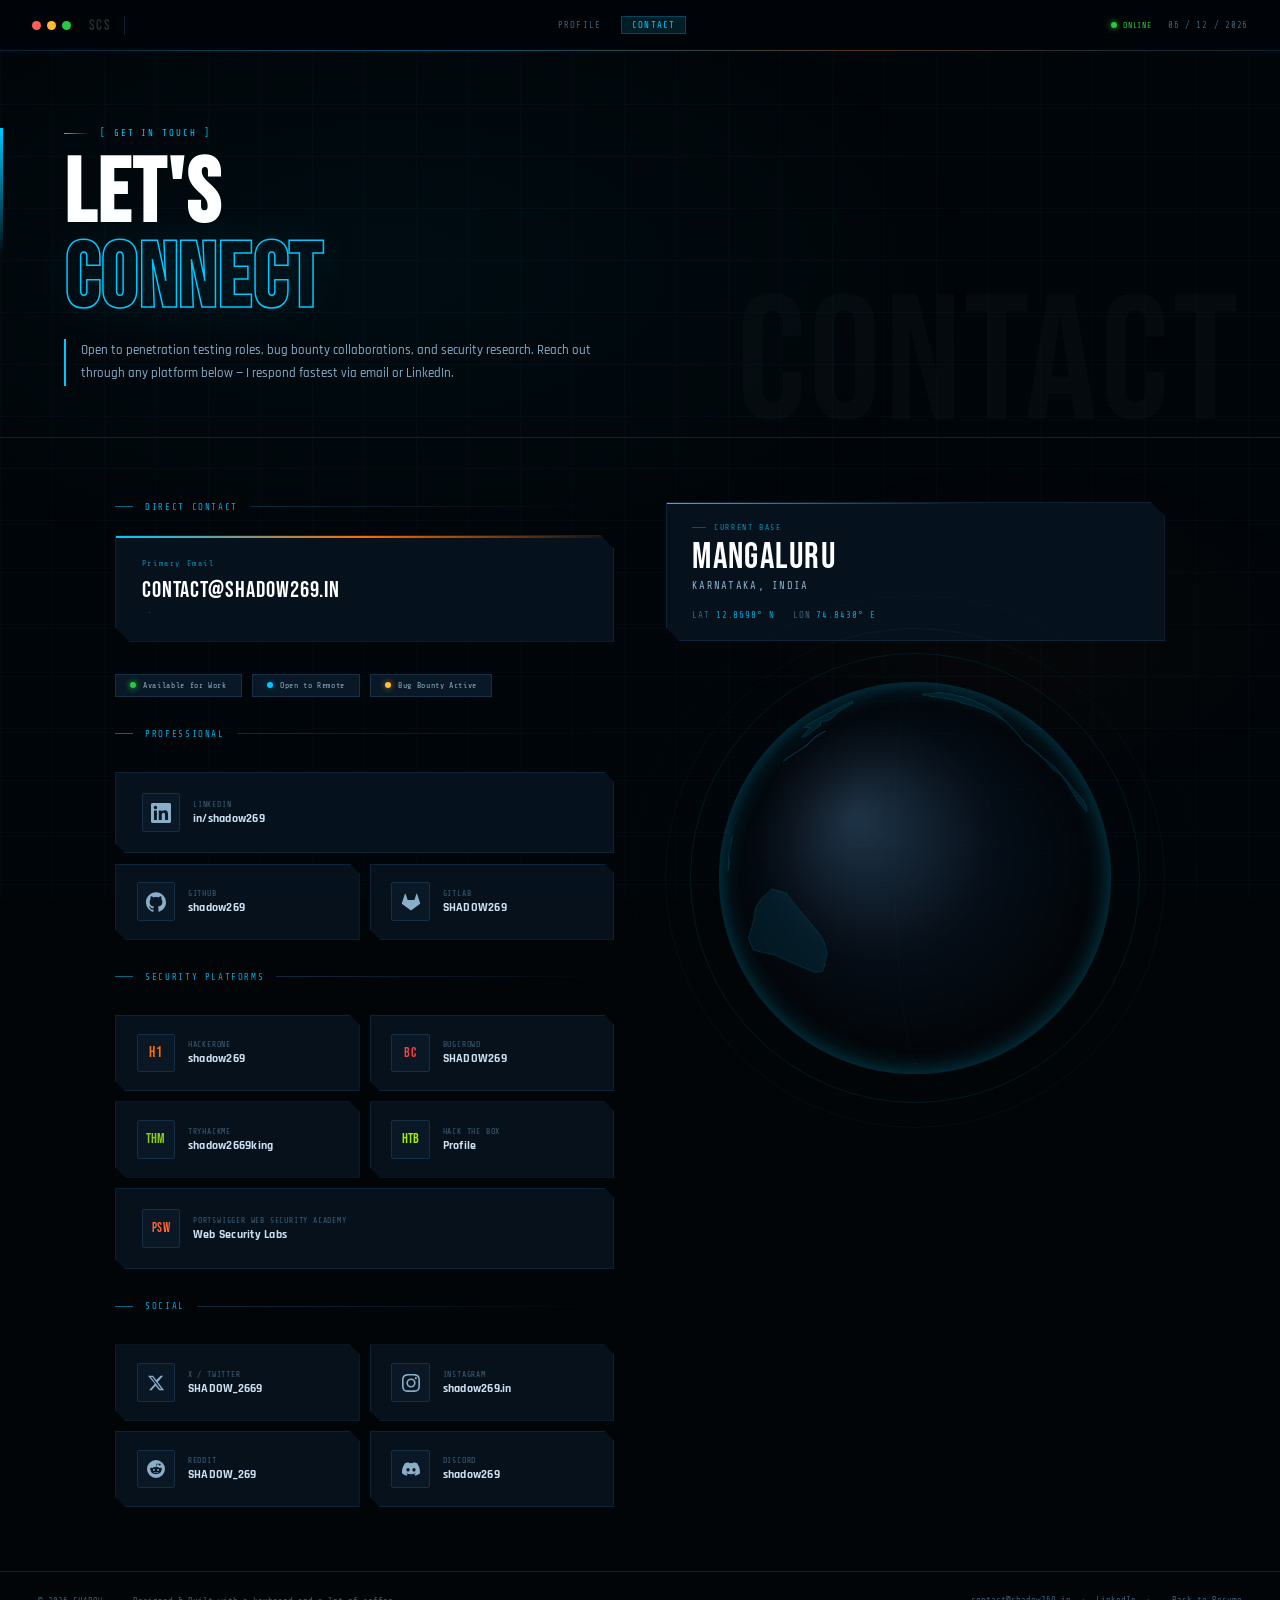
==== contact/index.html @ f1b15bb6 "PORTFOLIO" ====
<!DOCTYPE html>
<html lang="en">
<head>
<meta charset="UTF-8">
<meta name="viewport" content="width=device-width, initial-scale=1.0">
<title>Contact — Sakshith C Shetty</title>
<link href="https://fonts.googleapis.com/css2?family=Rajdhani:wght@400;500;600;700&family=Share+Tech+Mono&family=Bebas+Neue&display=swap" rel="stylesheet">
<link rel="shortcut icon" href="https://avatars.githubusercontent.com/u/197274423?v=4" type="image/x-icon">
<link rel="stylesheet" href="contact.css">
<script src="contact.js" defer></script>
</head>
<body>

<!-- NAV -->
<nav>
  <div style="display:flex;align-items:center;gap:clamp(10px,1.4vw,22px)">
    <div class="nav-dots">
      <div class="dot dot-r"></div>
      <div class="dot dot-y"></div>
      <div class="dot dot-g"></div>
    </div>
    <a href="/" class="nav-logo">SCS</a>
  </div>
  <div class="nav-mid">
    <div class="nav-links">
      <a href="/">PROFILE</a>
      <a href="/contact" class="nav-contact active">CONTACT</a>
    </div>
  </div>
  <div class="nav-right">
    <div class="nav-status">ONLINE</div>
    <div class="nav-date" id="nav-date"></div>
  </div>
</nav>

<!-- PAGE HEADER -->
<div class="page-header">
  <div class="page-bg-text">CONTACT</div>
  <div class="page-tag fade-up d1">[ Get In Touch ]</div>
  <h1 class="page-title fade-up d2">LET'S<br><span class="accent">CONNECT</span></h1>
  <p class="page-desc fade-up d3">
    Open to penetration testing roles, bug bounty collaborations, and security research. Reach out through any platform below — I respond fastest via email or LinkedIn.
  </p>
</div>

<!-- MAIN GRID -->
<main>

  <!-- ═══ LEFT: CONTACT CARDS ═══ -->
  <div class="contact-col">

    <!-- Direct contact -->
    <div class="fade-up d1">
      <div class="sec-label">Direct Contact</div>
      <div class="direct-card">
        <div class="direct-label">Primary Email</div>
        <a class="direct-value" href="mailto:contact@shadow269.in">contact@shadow269.in</a>
        <div class="direct-sub"><!--+91 9008144809--> &nbsp;·&nbsp; <!--Mangaluru, India--></div>
      </div>
    </div>

    <!-- Availability -->
    <div class="fade-up d2">
      <div class="avail-row">
        <div class="avail-badge"><span class="avail-dot green"></span>Available for Work</div>
        <div class="avail-badge"><span class="avail-dot cyan"></span>Open to Remote</div>
        <div class="avail-badge"><span class="avail-dot amber"></span>Bug Bounty Active</div>
      </div>
    </div>

    <!-- Professional networks -->
    <div class="category-group fade-up d2">
      <div class="sec-label">Professional</div>
      <div class="contact-grid">

        <a href="https://www.linkedin.com/in/shadow269/" target="_blank" rel="noopener" class="contact-card featured">
          <div class="card-icon-wrap">
            <div class="card-icon">
              <svg width="20" height="20" viewBox="0 0 24 24" fill="currentColor"><path d="M20.447 20.452h-3.554v-5.569c0-1.328-.027-3.037-1.852-3.037-1.853 0-2.136 1.445-2.136 2.939v5.667H9.351V9h3.414v1.561h.046c.477-.9 1.637-1.85 3.37-1.85 3.601 0 4.267 2.37 4.267 5.455v6.286zM5.337 7.433a2.062 2.062 0 01-2.063-2.065 2.064 2.064 0 112.063 2.065zm1.782 13.019H3.555V9h3.564v11.452zM22.225 0H1.771C.792 0 0 .774 0 1.729v20.542C0 23.227.792 24 1.771 24h20.451C23.2 24 24 23.227 24 22.271V1.729C24 .774 23.2 0 22.222 0h.003z"/></svg>
            </div>
          </div>
          <div class="card-body">
            <div class="card-platform">LinkedIn</div>
            <div class="card-handle">in/shadow269</div>
          </div>
          <div class="card-arrow">→</div>
        </a>

        <a href="https://github.com/shadow269" target="_blank" rel="noopener" class="contact-card">
          <div class="card-icon-wrap">
            <div class="card-icon">
              <svg width="20" height="20" viewBox="0 0 24 24" fill="currentColor"><path d="M12 .297c-6.63 0-12 5.373-12 12 0 5.303 3.438 9.8 8.205 11.385.6.113.82-.258.82-.577 0-.285-.01-1.04-.015-2.04-3.338.724-4.042-1.61-4.042-1.61C4.422 18.07 3.633 17.7 3.633 17.7c-1.087-.744.084-.729.084-.729 1.205.084 1.838 1.236 1.838 1.236 1.07 1.835 2.809 1.305 3.495.998.108-.776.417-1.305.76-1.605-2.665-.3-5.466-1.332-5.466-5.93 0-1.31.465-2.38 1.235-3.22-.135-.303-.54-1.523.105-3.176 0 0 1.005-.322 3.3 1.23.96-.267 1.98-.399 3-.405 1.02.006 2.04.138 3 .405 2.28-1.552 3.285-1.23 3.285-1.23.645 1.653.24 2.873.12 3.176.765.84 1.23 1.91 1.23 3.22 0 4.61-2.805 5.625-5.475 5.92.42.36.81 1.096.81 2.22 0 1.606-.015 2.896-.015 3.286 0 .315.21.69.825.57C20.565 22.092 24 17.592 24 12.297c0-6.627-5.373-12-12-12"/></svg>
            </div>
          </div>
          <div class="card-body">
            <div class="card-platform">GitHub</div>
            <div class="card-handle">shadow269</div>
          </div>
          <div class="card-arrow">→</div>
        </a>

        <a href="https://gitlab.com/SHADOW269" target="_blank" rel="noopener" class="contact-card">
          <div class="card-icon-wrap">
            <div class="card-icon">
              <svg width="20" height="20" viewBox="0 0 24 24" fill="currentColor"><path d="M22.65 14.39L12 22.13 1.35 14.39a.84.84 0 01-.3-.94l1.22-3.78 2.44-7.51A.42.42 0 014.82 2a.43.43 0 01.58 0 .42.42 0 01.11.18l2.44 7.49h8.1l2.44-7.49a.42.42 0 01.11-.18.43.43 0 01.58 0 .42.42 0 01.11.18l2.44 7.51L23 13.45a.84.84 0 01-.35.94z"/></svg>
            </div>
          </div>
          <div class="card-body">
            <div class="card-platform">GitLab</div>
            <div class="card-handle">SHADOW269</div>
          </div>
          <div class="card-arrow">→</div>
        </a>

      </div>
    </div>

    <!-- Security Platforms -->
    <div class="category-group fade-up d3">
      <div class="sec-label">Security Platforms</div>
      <div class="contact-grid">

        <a href="https://hackerone.com/shadow269" target="_blank" rel="noopener" class="contact-card">
          <div class="card-icon-wrap">
            <div class="card-icon" style="font-family:var(--display);font-size:clamp(13px,1.2vw,18px);letter-spacing:.05em;color:var(--orange)">H1</div>
          </div>
          <div class="card-body">
            <div class="card-platform">HackerOne</div>
            <div class="card-handle">shadow269</div>
          </div>
          <div class="card-arrow">→</div>
        </a>

        <a href="https://bugcrowd.com/h/SHADOW269" target="_blank" rel="noopener" class="contact-card">
          <div class="card-icon-wrap">
            <div class="card-icon" style="font-family:var(--display);font-size:clamp(12px,1.1vw,17px);letter-spacing:.05em;color:#e8423f">BC</div>
          </div>
          <div class="card-body">
            <div class="card-platform">Bugcrowd</div>
            <div class="card-handle">SHADOW269</div>
          </div>
          <div class="card-arrow">→</div>
        </a>

        <a href="https://tryhackme.com/p/shadow2669king" target="_blank" rel="noopener" class="contact-card">
          <div class="card-icon-wrap">
            <div class="card-icon" style="font-family:var(--display);font-size:clamp(12px,1.1vw,17px);letter-spacing:.02em;color:#88cc14">THM</div>
          </div>
          <div class="card-body">
            <div class="card-platform">TryHackMe</div>
            <div class="card-handle">shadow2669king</div>
          </div>
          <div class="card-arrow">→</div>
        </a>

        <a href="https://profile.hackthebox.com/profile/019d3997-02bd-710e-835a-b7fe7da90556" target="_blank" rel="noopener" class="contact-card">
          <div class="card-icon-wrap">
            <div class="card-icon" style="font-family:var(--display);font-size:clamp(12px,1.1vw,17px);letter-spacing:.02em;color:#9fef00">HTB</div>
          </div>
          <div class="card-body">
            <div class="card-platform">Hack The Box</div>
            <div class="card-handle">Profile</div>
          </div>
          <div class="card-arrow">→</div>
        </a>

        <a href="https://portswigger.net/web-security" target="_blank" rel="noopener" class="contact-card featured">
          <div class="card-icon-wrap">
            <div class="card-icon" style="font-family:var(--display);font-size:clamp(11px,1vw,16px);letter-spacing:.02em;color:#ff6633">PSW</div>
          </div>
          <div class="card-body">
            <div class="card-platform">PortSwigger Web Security Academy</div>
            <div class="card-handle">Web Security Labs</div>
          </div>
          <div class="card-arrow">→</div>
        </a>

      </div>
    </div>

    <!-- Social -->
    <div class="category-group fade-up d4">
      <div class="sec-label">Social</div>
      <div class="contact-grid">

        <a href="https://x.com/SHADOW_2669" target="_blank" rel="noopener" class="contact-card">
          <div class="card-icon-wrap">
            <div class="card-icon">
              <svg width="18" height="18" viewBox="0 0 24 24" fill="currentColor"><path d="M18.244 2.25h3.308l-7.227 8.26 8.502 11.24H16.17l-4.714-6.231-5.401 6.231H2.744l7.737-8.843L1.254 2.25H8.08l4.253 5.622 5.91-5.622zm-1.161 17.52h1.833L7.084 4.126H5.117z"/></svg>
            </div>
          </div>
          <div class="card-body">
            <div class="card-platform">X / Twitter</div>
            <div class="card-handle">SHADOW_2669</div>
          </div>
          <div class="card-arrow">→</div>
        </a>

        <a href="https://www.instagram.com/shadow269.in/" target="_blank" rel="noopener" class="contact-card">
          <div class="card-icon-wrap">
            <div class="card-icon">
              <svg width="18" height="18" viewBox="0 0 24 24" fill="currentColor"><path d="M12 2.163c3.204 0 3.584.012 4.85.07 3.252.148 4.771 1.691 4.919 4.919.058 1.265.069 1.645.069 4.849 0 3.205-.012 3.584-.069 4.849-.149 3.225-1.664 4.771-4.919 4.919-1.266.058-1.644.07-4.85.07-3.204 0-3.584-.012-4.849-.07-3.26-.149-4.771-1.699-4.919-4.92-.058-1.265-.07-1.644-.07-4.849 0-3.204.013-3.583.07-4.849.149-3.227 1.664-4.771 4.919-4.919 1.266-.057 1.645-.069 4.849-.069zM12 0C8.741 0 8.333.014 7.053.072 2.695.272.273 2.69.073 7.052.014 8.333 0 8.741 0 12c0 3.259.014 3.668.072 4.948.2 4.358 2.618 6.78 6.98 6.98C8.333 23.986 8.741 24 12 24c3.259 0 3.668-.014 4.948-.072 4.354-.2 6.782-2.618 6.979-6.98.059-1.28.073-1.689.073-4.948 0-3.259-.014-3.667-.072-4.947-.196-4.354-2.617-6.78-6.979-6.98C15.668.014 15.259 0 12 0zm0 5.838a6.162 6.162 0 100 12.324 6.162 6.162 0 000-12.324zM12 16a4 4 0 110-8 4 4 0 010 8zm6.406-11.845a1.44 1.44 0 100 2.881 1.44 1.44 0 000-2.881z"/></svg>
            </div>
          </div>
          <div class="card-body">
            <div class="card-platform">Instagram</div>
            <div class="card-handle">shadow269.in</div>
          </div>
          <div class="card-arrow">→</div>
        </a>

        <a href="https://www.reddit.com/user/SHADOW_269/" target="_blank" rel="noopener" class="contact-card">
          <div class="card-icon-wrap">
            <div class="card-icon">
              <svg width="18" height="18" viewBox="0 0 24 24" fill="currentColor"><path d="M12 0A12 12 0 0 0 0 12a12 12 0 0 0 12 12 12 12 0 0 0 12-12A12 12 0 0 0 12 0zm5.01 4.744c.688 0 1.25.561 1.25 1.249a1.25 1.25 0 0 1-2.498.056l-2.597-.547-.8 3.747c1.824.07 3.48.632 4.674 1.488.308-.309.73-.491 1.207-.491.968 0 1.754.786 1.754 1.754 0 .716-.435 1.333-1.01 1.614a3.111 3.111 0 0 1 .042.52c0 2.694-3.13 4.87-7.004 4.87-3.874 0-7.004-2.176-7.004-4.87 0-.183.015-.366.043-.534A1.748 1.748 0 0 1 4.028 12c0-.968.786-1.754 1.754-1.754.463 0 .898.196 1.207.49 1.207-.883 2.878-1.43 4.744-1.487l.885-4.182a.342.342 0 0 1 .14-.197.35.35 0 0 1 .238-.042l2.906.617a1.214 1.214 0 0 1 1.108-.701zM9.25 12C8.561 12 8 12.562 8 13.25c0 .687.561 1.248 1.25 1.248.687 0 1.248-.561 1.248-1.249 0-.688-.561-1.249-1.249-1.249zm5.5 0c-.687 0-1.248.561-1.248 1.25 0 .687.561 1.248 1.249 1.248.688 0 1.249-.561 1.249-1.249 0-.687-.562-1.249-1.25-1.249zm-5.466 3.99a.327.327 0 0 0-.231.094.33.33 0 0 0 0 .463c.842.842 2.484.913 2.961.913.477 0 2.105-.056 2.961-.913a.361.361 0 0 0 .029-.463.33.33 0 0 0-.464 0c-.547.533-1.684.73-2.512.73-.828 0-1.979-.196-2.512-.73a.326.326 0 0 0-.232-.095z"/></svg>
            </div>
          </div>
          <div class="card-body">
            <div class="card-platform">Reddit</div>
            <div class="card-handle">SHADOW_269</div>
          </div>
          <div class="card-arrow">→</div>
        </a>

        <a href="https://discord.com/users/1051180323058237450" target="_blank" rel="noopener" class="contact-card">
          <div class="card-icon-wrap">
            <div class="card-icon">
              <svg width="18" height="18" viewBox="0 0 24 24" fill="currentColor"><path d="M20.317 4.492c-1.53-.69-3.17-1.2-4.885-1.49a.075.075 0 0 0-.079.036c-.21.369-.444.85-.608 1.23a18.566 18.566 0 0 0-5.487 0 12.36 12.36 0 0 0-.617-1.23A.077.077 0 0 0 8.562 3c-1.714.29-3.354.8-4.885 1.491a.07.07 0 0 0-.032.027C.533 9.093-.32 13.555.099 17.961a.08.08 0 0 0 .031.055 20.03 20.03 0 0 0 5.993 2.98.078.078 0 0 0 .084-.026c.462-.62.874-1.275 1.226-1.963.021-.04.001-.088-.041-.104a13.201 13.201 0 0 1-1.872-.878.075.075 0 0 1-.008-.125c.126-.093.252-.19.372-.287a.075.075 0 0 1 .078-.01c3.927 1.764 8.18 1.764 12.061 0a.075.075 0 0 1 .079.009c.12.098.245.195.372.288a.075.075 0 0 1-.006.125c-.598.344-1.22.635-1.873.877a.075.075 0 0 0-.041.105c.36.687.772 1.341 1.225 1.962a.077.077 0 0 0 .084.028 19.963 19.963 0 0 0 6.002-2.981.076.076 0 0 0 .032-.054c.5-5.094-.838-9.52-3.549-13.442a.06.06 0 0 0-.031-.028zM8.02 15.278c-1.182 0-2.157-1.069-2.157-2.38 0-1.312.956-2.38 2.157-2.38 1.21 0 2.176 1.077 2.157 2.38 0 1.312-.956 2.38-2.157 2.38zm7.975 0c-1.183 0-2.157-1.069-2.157-2.38 0-1.312.955-2.38 2.157-2.38 1.21 0 2.176 1.077 2.157 2.38 0 1.312-.946 2.38-2.157 2.38z"/></svg>
            </div>
          </div>
          <div class="card-body">
            <div class="card-platform">Discord</div>
            <div class="card-handle">shadow269</div>
          </div>
          <div class="card-arrow">→</div>
        </a>

      </div>
    </div>

  </div><!-- /contact-col -->

  <!-- ═══ RIGHT: GLOBE ═══ -->
  <div class="globe-col fade-up d2">

    <!-- Location card -->
    <div class="location-card">
      <div class="loc-label">Current Base</div>
      <div class="loc-city">MANGALURU</div>
      <div class="loc-country">KARNATAKA, INDIA</div>
      <div class="loc-coords">
        <div>LAT <span>12.8698° N</span></div>
        <div>LON <span>74.8430° E</span></div>
      </div>
    </div>

    <!-- Globe -->
    <div class="globe-wrap">
      <div class="globe-ring"></div>
      <div class="globe-ring"></div>
      <div class="globe-ring"></div>
      <canvas id="globe-canvas" width="600" height="600"></canvas>
      <div class="globe-tooltip" id="globe-tooltip">Based in Mangaluru, India</div>
    </div>

  </div>

</main>

<!-- FOOTER -->
<footer>
  <div>© 2026 SHADOW. &nbsp;·&nbsp; Designed & Built with a keyboard and a lot of coffee.</div>
  <div>
    <a href="mailto:contact@shadow269.in">contact@shadow269.in</a>
    &nbsp;·&nbsp; <a href="https://linkedin.com/in/shadow269" target="_blank">LinkedIn</a>
    &nbsp;·&nbsp; <a href="/">← Back to Resume</a>
  </div>
</footer>
</body>
</html>
---- contact/contact.css ----
/* ═══════════════════════════════════════════
     TOKENS (identical to main site)
  ═══════════════════════════════════════════ */
  :root {
    --bg:        #020508;
    --bg2:       #050b12;
    --surface:   #07111c;
    --surface2:  #0a1825;
    --border:    #0e2236;
    --border2:   #162f46;
    --cyan:      #00c8ff;
    --cyan-dim:  rgba(0,200,255,0.12);
    --cyan-glow: rgba(0,200,255,0.35);
    --cyan2:     #00fff7;
    --orange:    #ff6b00;
    --orange-dim:rgba(255,107,0,0.12);
    --text:      #ccdff0;
    --text2:     #8aaec8;
    --muted:     #3d5f78;
    --mono: 'Share Tech Mono', monospace;
    --display: 'Bebas Neue', sans-serif;
    --body: 'Rajdhani', sans-serif;
    --ease: cubic-bezier(0.23, 1, 0.32, 1);
  }

  *, *::before, *::after { box-sizing: border-box; margin: 0; padding: 0; }
  html { scroll-behavior: smooth; font-size: clamp(14px, 1vw, 20px); }

  body {
    background: var(--bg);
    color: var(--text);
    font-family: var(--body);
    min-height: 100vh;
    overflow-x: hidden;
    cursor: crosshair;
  }

  /* Grid bg */
  body::before {
    content: '';
    position: fixed; inset: 0;
    background-image:
      radial-gradient(ellipse 80% 60% at 30% 30%, rgba(0,200,255,0.04) 0%, transparent 60%),
      radial-gradient(ellipse 50% 40% at 80% 70%, rgba(255,107,0,0.025) 0%, transparent 50%),
      linear-gradient(rgba(0,200,255,0.022) 1px, transparent 1px),
      linear-gradient(90deg, rgba(0,200,255,0.022) 1px, transparent 1px);
    background-size: 100% 100%, 100% 100%, 52px 52px, 52px 52px;
    pointer-events: none; z-index: 0;
  }

  /* Scanlines */
  body::after {
    content: ''; position: fixed; inset: 0;
    background: repeating-linear-gradient(0deg, transparent, transparent 3px, rgba(0,200,255,0.01) 3px, rgba(0,200,255,0.01) 4px);
    pointer-events: none; z-index: 9999;
  }

  ::-webkit-scrollbar { width: 4px; }
  ::-webkit-scrollbar-track { background: var(--bg); }
  ::-webkit-scrollbar-thumb { background: var(--border2); border-radius: 2px; }
  ::-webkit-scrollbar-thumb:hover { background: var(--cyan); }

  /* ═══════════════════════════════════════════
     NAV
  ═══════════════════════════════════════════ */
  nav {
    position: fixed; top: 0; left: 0; right: 0;
    height: clamp(48px, 4vw, 70px);
    display: flex; align-items: center; justify-content: space-between;
    padding: 0 clamp(20px, 2.5vw, 52px);
    background: rgba(2,5,8,0.92);
    border-bottom: 1px solid var(--border);
    backdrop-filter: blur(16px) saturate(1.5);
    z-index: 100; font-family: var(--mono);
  }
  nav::after {
    content: ''; position: absolute; bottom: -1px; left: 0; right: 0;
    height: 1px;
    background: linear-gradient(90deg, transparent, var(--cyan), var(--orange), transparent);
    opacity: 0.3;
  }
  .nav-dots { display: flex; gap: 6px; align-items: center; }
  .dot { width: clamp(9px,.7vw,13px); height: clamp(9px,.7vw,13px); border-radius: 50%; cursor: pointer; transition: transform .2s, box-shadow .2s; }
  .dot:hover { transform: scale(1.3); }
  .dot-r { background: #ff5f57; } .dot-r:hover { box-shadow: 0 0 8px #ff5f57; }
  .dot-y { background: #febc2e; } .dot-y:hover { box-shadow: 0 0 8px #febc2e; }
  .dot-g { background: #28c840; } .dot-g:hover { box-shadow: 0 0 8px #28c840; }

  .nav-mid { display: flex; align-items: center; gap: clamp(6px,1.5vw,24px); }
  .nav-logo {
    font-family: var(--display); font-size: clamp(14px,1.2vw,22px);
    letter-spacing: 0.1em; color: rgba(255,255,255,0.15);
    padding-right: clamp(8px,1vw,18px); border-right: 1px solid var(--border);
    margin-right: clamp(4px,.6vw,12px); user-select: none;
    text-decoration: none;
  }
  .nav-links { display: flex; gap: clamp(14px,1.6vw,32px); }
  .nav-links a {
    color: var(--muted); text-decoration: none;
    letter-spacing: 0.12em; text-transform: uppercase;
    font-size: clamp(9px,.65vw,13px); transition: color .25s; padding: 4px 0; position: relative;
  }
  .nav-links a::after { content: ''; position: absolute; bottom: 0; left: 0; width: 0; height: 1px; background: var(--cyan); transition: width .3s var(--ease); }
  .nav-links a:hover { color: var(--text); }
  .nav-links a:hover::after { width: 100%; }
  .nav-links a.active { color: var(--text); }
  .nav-links a.active::after { width: 100%; }
  .nav-links a.nav-contact {
    color: var(--cyan); border: 1px solid rgba(0,200,255,0.25); padding: 3px 10px;
    transition: all .25s; background: var(--cyan-dim);
  }
  .nav-links a.nav-contact::after { display: none; }
  .nav-links a.nav-contact:hover { border-color: var(--cyan); box-shadow: 0 0 12px var(--cyan-glow); }

  .nav-right { display: flex; align-items: center; gap: 16px; }
  .nav-status { display: flex; align-items: center; gap: 6px; font-size: clamp(8px,.6vw,11px); color: #28c840; letter-spacing: .1em; }
  .nav-status::before { content: ''; width: 6px; height: 6px; border-radius: 50%; background: #28c840; box-shadow: 0 0 6px #28c840; animation: blip 2s ease infinite; }
  .nav-date { color: var(--muted); letter-spacing: .08em; font-size: clamp(9px,.65vw,12px); }
  @keyframes blip { 0%,100%{opacity:1} 50%{opacity:.3} }

  /* ═══════════════════════════════════════════
     PAGE HERO HEADER
  ═══════════════════════════════════════════ */
  .page-header {
    position: relative; z-index: 1;
    padding: clamp(90px,10vw,140px) clamp(24px,5vw,80px) clamp(40px,4vw,64px);
    border-bottom: 1px solid var(--border);
    display: flex; flex-direction: column; gap: clamp(10px,1.2vw,18px);
    overflow: hidden;
  }
  .page-header::before {
    content: ''; position: absolute; left: 0; top: clamp(90px,10vw,140px);
    width: 3px; height: clamp(70px,10vw,140px);
    background: linear-gradient(180deg, var(--cyan), transparent);
  }

  /* Big ghost text */
  .page-bg-text {
    position: absolute; bottom: -0.1em; right: clamp(16px,3vw,48px);
    font-family: var(--display);
    font-size: clamp(80px,14vw,240px);
    letter-spacing: 0.02em;
    color: rgba(255,255,255,0.025);
    line-height: 1; user-select: none; pointer-events: none;
    white-space: nowrap;
  }

  .page-tag {
    font-family: var(--mono); font-size: clamp(9px,.7vw,13px);
    color: var(--cyan); letter-spacing: .22em; text-transform: uppercase;
    display: flex; align-items: center; gap: 10px; opacity: .9;
  }
  .page-tag::before { content: ''; width: clamp(14px,2vw,28px); height: 1px; background: linear-gradient(90deg, var(--cyan), transparent); }

  .page-title {
    font-family: var(--display);
    font-size: clamp(52px,7vw,120px);
    line-height: .95; letter-spacing: .02em; color: #fff;
    position: relative; z-index: 1;
  }
  .page-title .accent {
    color: transparent;
    -webkit-text-stroke: 1.5px var(--cyan);
    filter: drop-shadow(0 0 20px var(--cyan-glow));
  }

  .page-desc {
    font-size: clamp(13px,1vw,17px); color: var(--text2);
    line-height: 1.8; font-weight: 500; max-width: 540px;
    padding-left: clamp(12px,1.2vw,20px);
    border-left: 2px solid var(--cyan);
    position: relative; z-index: 1;
  }

  /* ═══════════════════════════════════════════
     MAIN LAYOUT
  ═══════════════════════════════════════════ */
  main {
    position: relative; z-index: 1;
    max-width: clamp(900px,88vw,1440px);
    margin: 0 auto;
    padding: clamp(48px,5vw,90px) clamp(20px,3vw,60px);
    display: grid;
    grid-template-columns: 1fr 1fr;
    gap: clamp(32px,4vw,72px);
    align-items: start;
  }

  @media (max-width: 900px) {
    main { grid-template-columns: 1fr; }
  }

  /* ═══════════════════════════════════════════
     SECTION LABEL
  ═══════════════════════════════════════════ */
  .sec-label {
    font-family: var(--mono); font-size: clamp(9px,.65vw,13px);
    color: var(--cyan); letter-spacing: .18em; text-transform: uppercase;
    display: flex; align-items: center; gap: 12px;
    margin-bottom: clamp(18px,1.8vw,30px); opacity: .85;
  }
  .sec-label::before { content: ''; width: 18px; height: 1px; background: var(--cyan); opacity: .6; }
  .sec-label::after { content: ''; flex: 1; height: 1px; background: linear-gradient(90deg, var(--border2), transparent); }

  /* ═══════════════════════════════════════════
     CONTACT CARDS GRID
  ═══════════════════════════════════════════ */
  .contact-col { display: flex; flex-direction: column; gap: clamp(24px,2.5vw,44px); }

  .contact-grid {
    display: grid;
    /* 2 columns — easy to add more cards, wraps naturally */
    grid-template-columns: repeat(auto-fill, minmax(clamp(180px,16vw,260px), 1fr));
    gap: clamp(8px,.8vw,14px);
  }

  .contact-card {
    background: var(--surface);
    border: 1px solid var(--border);
    padding: clamp(14px,1.4vw,22px) clamp(16px,1.6vw,24px);
    display: flex; align-items: center; gap: clamp(10px,1vw,16px);
    text-decoration: none;
    position: relative; overflow: hidden;
    clip-path: polygon(0 0, calc(100% - 10px) 0, 100% 10px, 100% 100%, 10px 100%, 0 calc(100% - 10px));
    transition: background .3s, border-color .3s;
    /* Group for hover */
    cursor: pointer;
  }
  .contact-card::before {
    content: ''; position: absolute;
    inset: 0;
    background: linear-gradient(135deg, var(--cyan-dim) 0%, transparent 60%);
    opacity: 0; transition: opacity .3s;
  }
  .contact-card::after {
    content: ''; position: absolute;
    top: 0; left: 0; right: 0; height: 1px;
    background: linear-gradient(90deg, var(--cyan), transparent 60%);
    opacity: 0; transition: opacity .3s;
  }
  .contact-card:hover { background: var(--surface2); border-color: var(--border2); }
  .contact-card:hover::before { opacity: 1; }
  .contact-card:hover::after { opacity: .7; }
  .contact-card:hover .card-arrow { transform: translateX(3px); opacity: 1; }
  .contact-card:hover .card-icon { color: var(--cyan); }

  .card-icon-wrap {
    width: clamp(32px,3vw,48px); height: clamp(32px,3vw,48px);
    background: var(--surface2); border: 1px solid var(--border2);
    border-radius: 2px; display: flex; align-items: center; justify-content: center;
    flex-shrink: 0; position: relative; z-index: 1;
    transition: border-color .3s, background .3s;
  }
  .contact-card:hover .card-icon-wrap { border-color: rgba(0,200,255,0.3); background: rgba(0,200,255,0.06); }

  .card-icon {
    font-size: clamp(14px,1.4vw,20px); color: var(--text2);
    transition: color .3s; display: flex; align-items: center; justify-content: center;
    line-height: 1;
  }

  .card-body { flex: 1; min-width: 0; position: relative; z-index: 1; }
  .card-platform {
    font-family: var(--mono); font-size: clamp(8px,.62vw,12px);
    color: var(--muted); letter-spacing: .1em; text-transform: uppercase; margin-bottom: 2px;
  }
  .card-handle {
    font-size: clamp(12px,.95vw,17px); font-weight: 700;
    color: var(--text); letter-spacing: .02em; white-space: nowrap;
    overflow: hidden; text-overflow: ellipsis;
  }

  .card-arrow {
    font-size: clamp(12px,1vw,16px); color: var(--cyan); opacity: 0;
    transition: transform .25s var(--ease), opacity .25s;
    flex-shrink: 0; position: relative; z-index: 1;
    font-family: var(--mono);
  }

  /* Category group label */
  .category-group { display: flex; flex-direction: column; gap: clamp(8px,.8vw,14px); }
  .cat-label {
    font-family: var(--mono); font-size: clamp(8px,.6vw,11px);
    color: var(--orange); letter-spacing: .2em; text-transform: uppercase;
    display: flex; align-items: center; gap: 8px; margin-bottom: 2px;
  }
  .cat-label::before { content: ''; width: 10px; height: 1px; background: var(--orange); opacity: .6; }

  /* ── Special highlight cards (primary platforms) */
  .contact-card.featured {
    grid-column: span 2;
    padding: clamp(16px,1.6vw,26px) clamp(20px,2vw,32px);
  }
  @media (max-width: 500px) { .contact-card.featured { grid-column: span 1; } }

  /* Email / direct contact block */
  .direct-card {
    background: var(--surface);
    border: 1px solid var(--border);
    padding: clamp(18px,1.8vw,32px) clamp(20px,2vw,36px);
    position: relative; overflow: hidden;
    clip-path: polygon(0 0, calc(100% - 14px) 0, 100% 14px, 100% 100%, 14px 100%, 0 calc(100% - 14px));
  }
  .direct-card::before {
    content: ''; position: absolute; top: 0; left: 0; right: 0;
    height: 2px; background: linear-gradient(90deg, var(--cyan), var(--orange), transparent);
  }
  .direct-label { font-family: var(--mono); font-size: clamp(8px,.6vw,11px); color: var(--cyan); letter-spacing: .2em; margin-bottom: clamp(6px,.6vw,10px); opacity: .7; }
  .direct-value {
    font-family: var(--display); font-size: clamp(18px,1.8vw,30px);
    letter-spacing: .04em; color: #fff; text-decoration: none;
    transition: color .2s; display: block;
  }
  .direct-value:hover { color: var(--cyan); }
  .direct-sub { font-family: var(--mono); font-size: clamp(9px,.7vw,13px); color: var(--muted); margin-top: 4px; }

  /* Availability badges */
  .avail-row { display: flex; gap: clamp(8px,.8vw,14px); flex-wrap: wrap; }
  .avail-badge {
    display: flex; align-items: center; gap: 7px;
    font-family: var(--mono); font-size: clamp(8px,.62vw,12px);
    color: var(--text2); background: var(--surface2);
    border: 1px solid var(--border2); padding: 6px 14px;
    letter-spacing: .08em;
  }
  .avail-dot { width: 6px; height: 6px; border-radius: 50%; flex-shrink: 0; animation: blip 2s ease infinite; }
  .avail-dot.green { background: #28c840; box-shadow: 0 0 6px #28c840; }
  .avail-dot.cyan  { background: var(--cyan); box-shadow: 0 0 6px var(--cyan-glow); animation-delay: .4s; }
  .avail-dot.amber { background: #ffbb33; box-shadow: 0 0 6px rgba(255,187,51,0.6); animation-delay: .8s; }

  /* ═══════════════════════════════════════════
     GLOBE COLUMN
  ═══════════════════════════════════════════ */
  .globe-col { display: flex; flex-direction: column; gap: clamp(24px,2.5vw,44px); position: sticky; top: clamp(80px,8vw,120px); }

  .location-card {
    background: var(--surface); border: 1px solid var(--border);
    padding: clamp(16px,1.6vw,28px) clamp(20px,2vw,36px);
    position: relative; overflow: hidden;
    clip-path: polygon(0 0, calc(100% - 14px) 0, 100% 14px, 100% 100%, 14px 100%, 0 calc(100% - 14px));
  }
  .location-card::before { content: ''; position: absolute; top: 0; left: 0; right: 0; height: 1px; background: linear-gradient(90deg, var(--cyan), transparent 60%); }

  .loc-label { font-family: var(--mono); font-size: clamp(8px,.6vw,11px); color: var(--cyan); letter-spacing: .2em; text-transform: uppercase; margin-bottom: clamp(6px,.6vw,10px); opacity: .7; display: flex; align-items: center; gap: 8px; }
  .loc-label::before { content: ''; width: 14px; height: 1px; background: var(--cyan); opacity: .5; }
  .loc-city { font-family: var(--display); font-size: clamp(26px,2.8vw,52px); color: #fff; letter-spacing: .04em; line-height: 1; margin-bottom: 4px; }
  .loc-country { font-family: var(--mono); font-size: clamp(10px,.82vw,15px); color: var(--text2); letter-spacing: .12em; margin-bottom: clamp(14px,1.4vw,22px); }
  .loc-coords { font-family: var(--mono); font-size: clamp(9px,.7vw,13px); color: var(--muted); letter-spacing: .1em; display: flex; gap: 18px; flex-wrap: wrap; }
  .loc-coords span { color: var(--cyan); opacity: .8; }

  /* Globe wrap */
  .globe-wrap { position: relative; width: 100%; aspect-ratio: 1; max-width: clamp(280px,32vw,520px); margin: 0 auto; }
  #globe-canvas { width: 100%; height: 100%; display: block; border-radius: 50%; cursor: grab; }
  #globe-canvas:active { cursor: grabbing; }

  .globe-ring { position: absolute; border-radius: 50%; background: transparent; border: 1px solid rgba(0,200,255,0.1); animation: ringPulse 4s ease-in-out infinite; }
  .globe-ring:nth-child(1) { inset: -5%; }
  .globe-ring:nth-child(2) { inset: -11%; border-color: rgba(0,200,255,0.055); animation-delay: .8s; }
  .globe-ring:nth-child(3) { inset: -19%; border-color: rgba(0,200,255,0.025); animation-delay: 1.6s; }
  @keyframes ringPulse { 0%,100%{opacity:.6; transform:scale(1)} 50%{opacity:1; transform:scale(1.012)} }

  .globe-tooltip {
    position: absolute; background: rgba(7,17,28,0.95); border: 1px solid var(--cyan);
    padding: 8px 14px; font-family: var(--mono); font-size: clamp(9px,.65vw,12px);
    color: var(--cyan); letter-spacing: .08em; white-space: nowrap; pointer-events: none;
    opacity: 0; transform: translateY(6px); transition: opacity .25s, transform .25s;
    z-index: 10; clip-path: polygon(0 0, calc(100% - 8px) 0, 100% 8px, 100% 100%, 0 100%);
    box-shadow: 0 0 20px rgba(0,200,255,0.2);
  }
  .globe-tooltip.visible { opacity: 1; transform: translateY(0); }
  .globe-tooltip::before { content: '◈ '; color: var(--orange); }

  /* ═══════════════════════════════════════════
     FOOTER
  ═══════════════════════════════════════════ */
  footer {
    position: relative; z-index: 1; border-top: 1px solid var(--border);
    padding: clamp(18px,1.8vw,32px) clamp(20px,3vw,60px);
    display: flex; justify-content: space-between; align-items: center;
    font-family: var(--mono); font-size: clamp(8.5px,.68vw,13px);
    color: var(--muted); gap: 16px; flex-wrap: wrap;
  }
  footer a { color: var(--muted); text-decoration: none; transition: color .2s; }
  footer a:hover { color: var(--cyan); }

  /* ═══════════════════════════════════════════
     FADE-UP ANIMATION
  ═══════════════════════════════════════════ */
  .fade-up { opacity: 0; transform: translateY(20px); }
  @keyframes fadeUp { to { opacity:1; transform:translateY(0); } }
  .d1{animation-delay:.08s} .d2{animation-delay:.16s} .d3{animation-delay:.24s}
  .d4{animation-delay:.32s} .d5{animation-delay:.40s} .d6{animation-delay:.48s}
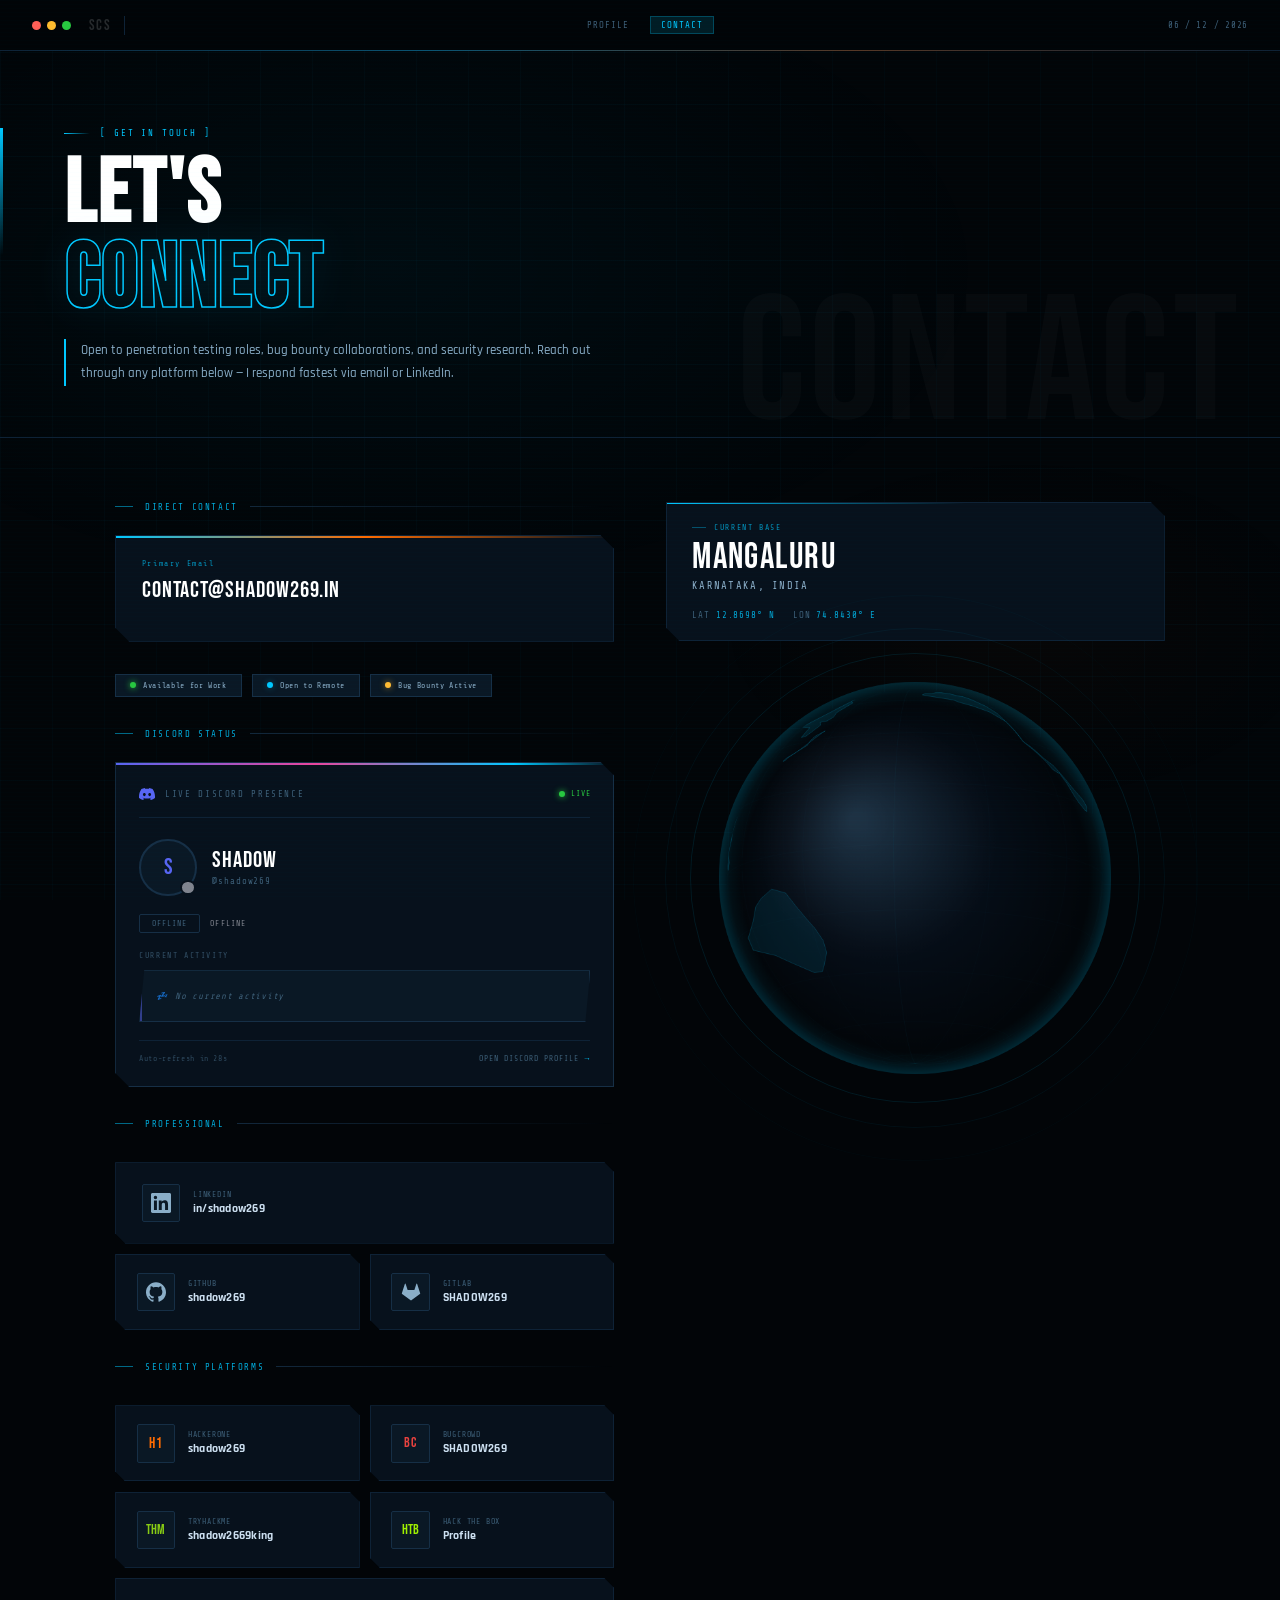
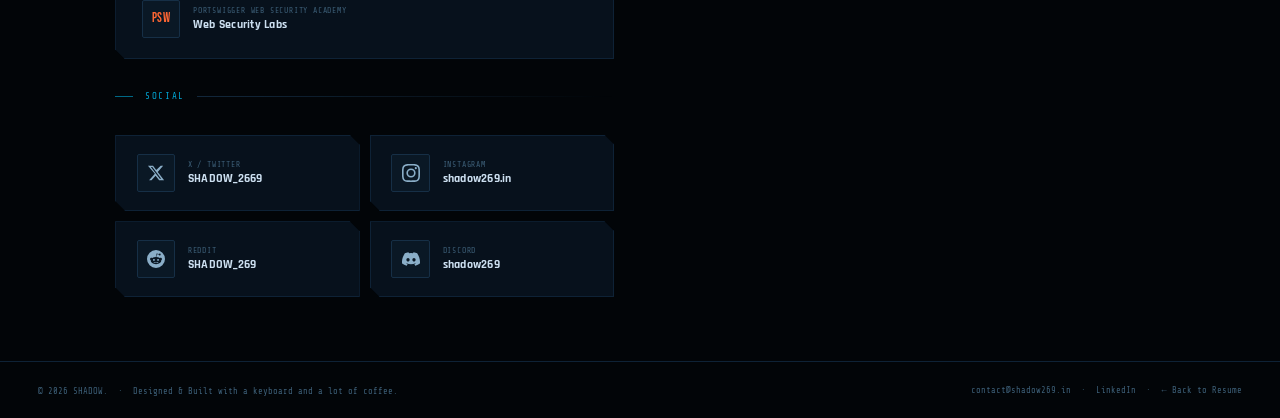
==== commit 4d7371b2: "API FIXES" ====
--- a/contact/index.html
+++ b/contact/index.html
@@ -28,7 +28,6 @@
     </div>
   </div>
   <div class="nav-right">
-    <div class="nav-status">ONLINE</div>
     <div class="nav-date" id="nav-date"></div>
   </div>
 </nav>
@@ -55,7 +54,7 @@
       <div class="direct-card">
         <div class="direct-label">Primary Email</div>
         <a class="direct-value" href="mailto:contact@shadow269.in">contact@shadow269.in</a>
-        <div class="direct-sub"><!--+91 9008144809--> &nbsp;·&nbsp; <!--Mangaluru, India--></div>
+        <div class="direct-sub">&nbsp;</div>
       </div>
     </div>
 
@@ -65,6 +64,60 @@
         <div class="avail-badge"><span class="avail-dot green"></span>Available for Work</div>
         <div class="avail-badge"><span class="avail-dot cyan"></span>Open to Remote</div>
         <div class="avail-badge"><span class="avail-dot amber"></span>Bug Bounty Active</div>
+      </div>
+    </div>
+
+    <!-- ═══ DISCORD LIVE STATUS ═══ -->
+    <div class="fade-up d2">
+      <div class="sec-label">Discord Status</div>
+      <div class="discord-status-card">
+        <div class="ds-card-inner">
+
+          <!-- Card header -->
+          <div class="ds-card-header">
+            <svg viewBox="0 0 24 24" xmlns="http://www.w3.org/2000/svg">
+              <path d="M20.317 4.492c-1.53-.69-3.17-1.2-4.885-1.49a.075.075 0 0 0-.079.036c-.21.369-.444.85-.608 1.23a18.566 18.566 0 0 0-5.487 0 12.36 12.36 0 0 0-.617-1.23A.077.077 0 0 0 8.562 3c-1.714.29-3.354.8-4.885 1.491a.07.07 0 0 0-.032.027C.533 9.093-.32 13.555.099 17.961a.08.08 0 0 0 .031.055 20.03 20.03 0 0 0 5.993 2.98.078.078 0 0 0 .084-.026c.462-.62.874-1.275 1.226-1.963.021-.04.001-.088-.041-.104a13.201 13.201 0 0 1-1.872-.878.075.075 0 0 1-.008-.125c.126-.093.252-.19.372-.287a.075.075 0 0 1 .078-.01c3.927 1.764 8.18 1.764 12.061 0a.075.075 0 0 1 .079.009c.12.098.245.195.372.288a.075.075 0 0 1-.006.125c-.598.344-1.22.635-1.873.877a.075.075 0 0 0-.041.105c.36.687.772 1.341 1.225 1.962a.077.077 0 0 0 .084.028 19.963 19.963 0 0 0 6.002-2.981.076.076 0 0 0 .032-.054c.5-5.094-.838-9.52-3.549-13.442a.06.06 0 0 0-.031-.028zM8.02 15.278c-1.182 0-2.157-1.069-2.157-2.38 0-1.312.956-2.38 2.157-2.38 1.21 0 2.176 1.077 2.157 2.38 0 1.312-.956 2.38-2.157 2.38zm7.975 0c-1.183 0-2.157-1.069-2.157-2.38 0-1.312.955-2.38 2.157-2.38 1.21 0 2.176 1.077 2.157 2.38 0 1.312-.946 2.38-2.157 2.38z"/>
+            </svg>
+            <span class="ds-header-label">Live Discord Presence</span>
+            <div class="ds-live-wrap">
+              <div class="ds-live-dot"></div>
+              LIVE
+            </div>
+          </div>
+
+          <!-- Profile row -->
+          <div class="ds-profile-row">
+            <div class="ds-avatar-wrap">
+              <div class="ds-avatar" id="ds-avatar">S</div>
+              <div class="ds-status-dot-avatar" id="ds-status-dot"></div>
+            </div>
+            <div class="ds-user-info">
+              <div class="ds-username" id="ds-username">SHADOW</div>
+              <div class="ds-handle" id="ds-handle">@shadow269</div>
+            </div>
+          </div>
+
+          <!-- Status badge -->
+          <div class="ds-status-row">
+            <div class="ds-badge ds-badge-offline" id="ds-status-badge">OFFLINE</div>
+            <span class="ds-status-label" id="ds-status-label" style="color:var(--muted)">OFFLINE</span>
+          </div>
+
+          <!-- Activity -->
+          <div class="ds-section-label">Current Activity</div>
+          <div class="ds-activity-wrap" id="ds-activity-wrap">
+            <div class="ds-act-idle"><span>💤</span> Fetching status…</div>
+          </div>
+
+          <!-- Footer -->
+          <div class="ds-footer-row">
+            <span class="ds-timer" id="ds-timer"></span>
+            <a href="https://discord.com/users/1051180323058237450" target="_blank" rel="noopener" class="ds-view-link">
+              Open Discord Profile <span class="arr">→</span>
+            </a>
+          </div>
+
+        </div>
       </div>
     </div>
 
--- a/contact/contact.css
+++ b/contact/contact.css
@@ -1,392 +1,555 @@
-  /* ═══════════════════════════════════════════
-     TOKENS (identical to main site)
-  ═══════════════════════════════════════════ */
-  :root {
-    --bg:        #020508;
-    --bg2:       #050b12;
-    --surface:   #07111c;
-    --surface2:  #0a1825;
-    --border:    #0e2236;
-    --border2:   #162f46;
-    --cyan:      #00c8ff;
-    --cyan-dim:  rgba(0,200,255,0.12);
-    --cyan-glow: rgba(0,200,255,0.35);
-    --cyan2:     #00fff7;
-    --orange:    #ff6b00;
-    --orange-dim:rgba(255,107,0,0.12);
-    --text:      #ccdff0;
-    --text2:     #8aaec8;
-    --muted:     #3d5f78;
-    --mono: 'Share Tech Mono', monospace;
-    --display: 'Bebas Neue', sans-serif;
-    --body: 'Rajdhani', sans-serif;
-    --ease: cubic-bezier(0.23, 1, 0.32, 1);
-  }
-
-  *, *::before, *::after { box-sizing: border-box; margin: 0; padding: 0; }
-  html { scroll-behavior: smooth; font-size: clamp(14px, 1vw, 20px); }
-
-  body {
-    background: var(--bg);
-    color: var(--text);
-    font-family: var(--body);
-    min-height: 100vh;
-    overflow-x: hidden;
-    cursor: crosshair;
-  }
-
-  /* Grid bg */
-  body::before {
-    content: '';
-    position: fixed; inset: 0;
-    background-image:
-      radial-gradient(ellipse 80% 60% at 30% 30%, rgba(0,200,255,0.04) 0%, transparent 60%),
-      radial-gradient(ellipse 50% 40% at 80% 70%, rgba(255,107,0,0.025) 0%, transparent 50%),
-      linear-gradient(rgba(0,200,255,0.022) 1px, transparent 1px),
-      linear-gradient(90deg, rgba(0,200,255,0.022) 1px, transparent 1px);
-    background-size: 100% 100%, 100% 100%, 52px 52px, 52px 52px;
-    pointer-events: none; z-index: 0;
-  }
-
-  /* Scanlines */
-  body::after {
-    content: ''; position: fixed; inset: 0;
-    background: repeating-linear-gradient(0deg, transparent, transparent 3px, rgba(0,200,255,0.01) 3px, rgba(0,200,255,0.01) 4px);
-    pointer-events: none; z-index: 9999;
-  }
-
-  ::-webkit-scrollbar { width: 4px; }
-  ::-webkit-scrollbar-track { background: var(--bg); }
-  ::-webkit-scrollbar-thumb { background: var(--border2); border-radius: 2px; }
-  ::-webkit-scrollbar-thumb:hover { background: var(--cyan); }
-
-  /* ═══════════════════════════════════════════
-     NAV
-  ═══════════════════════════════════════════ */
-  nav {
-    position: fixed; top: 0; left: 0; right: 0;
-    height: clamp(48px, 4vw, 70px);
-    display: flex; align-items: center; justify-content: space-between;
-    padding: 0 clamp(20px, 2.5vw, 52px);
-    background: rgba(2,5,8,0.92);
-    border-bottom: 1px solid var(--border);
-    backdrop-filter: blur(16px) saturate(1.5);
-    z-index: 100; font-family: var(--mono);
-  }
-  nav::after {
-    content: ''; position: absolute; bottom: -1px; left: 0; right: 0;
-    height: 1px;
-    background: linear-gradient(90deg, transparent, var(--cyan), var(--orange), transparent);
-    opacity: 0.3;
-  }
-  .nav-dots { display: flex; gap: 6px; align-items: center; }
-  .dot { width: clamp(9px,.7vw,13px); height: clamp(9px,.7vw,13px); border-radius: 50%; cursor: pointer; transition: transform .2s, box-shadow .2s; }
-  .dot:hover { transform: scale(1.3); }
-  .dot-r { background: #ff5f57; } .dot-r:hover { box-shadow: 0 0 8px #ff5f57; }
-  .dot-y { background: #febc2e; } .dot-y:hover { box-shadow: 0 0 8px #febc2e; }
-  .dot-g { background: #28c840; } .dot-g:hover { box-shadow: 0 0 8px #28c840; }
-
-  .nav-mid { display: flex; align-items: center; gap: clamp(6px,1.5vw,24px); }
-  .nav-logo {
-    font-family: var(--display); font-size: clamp(14px,1.2vw,22px);
-    letter-spacing: 0.1em; color: rgba(255,255,255,0.15);
-    padding-right: clamp(8px,1vw,18px); border-right: 1px solid var(--border);
-    margin-right: clamp(4px,.6vw,12px); user-select: none;
-    text-decoration: none;
-  }
-  .nav-links { display: flex; gap: clamp(14px,1.6vw,32px); }
-  .nav-links a {
-    color: var(--muted); text-decoration: none;
-    letter-spacing: 0.12em; text-transform: uppercase;
-    font-size: clamp(9px,.65vw,13px); transition: color .25s; padding: 4px 0; position: relative;
-  }
-  .nav-links a::after { content: ''; position: absolute; bottom: 0; left: 0; width: 0; height: 1px; background: var(--cyan); transition: width .3s var(--ease); }
-  .nav-links a:hover { color: var(--text); }
-  .nav-links a:hover::after { width: 100%; }
-  .nav-links a.active { color: var(--text); }
-  .nav-links a.active::after { width: 100%; }
-  .nav-links a.nav-contact {
-    color: var(--cyan); border: 1px solid rgba(0,200,255,0.25); padding: 3px 10px;
-    transition: all .25s; background: var(--cyan-dim);
-  }
-  .nav-links a.nav-contact::after { display: none; }
-  .nav-links a.nav-contact:hover { border-color: var(--cyan); box-shadow: 0 0 12px var(--cyan-glow); }
-
-  .nav-right { display: flex; align-items: center; gap: 16px; }
-  .nav-status { display: flex; align-items: center; gap: 6px; font-size: clamp(8px,.6vw,11px); color: #28c840; letter-spacing: .1em; }
-  .nav-status::before { content: ''; width: 6px; height: 6px; border-radius: 50%; background: #28c840; box-shadow: 0 0 6px #28c840; animation: blip 2s ease infinite; }
-  .nav-date { color: var(--muted); letter-spacing: .08em; font-size: clamp(9px,.65vw,12px); }
-  @keyframes blip { 0%,100%{opacity:1} 50%{opacity:.3} }
-
-  /* ═══════════════════════════════════════════
-     PAGE HERO HEADER
-  ═══════════════════════════════════════════ */
-  .page-header {
-    position: relative; z-index: 1;
-    padding: clamp(90px,10vw,140px) clamp(24px,5vw,80px) clamp(40px,4vw,64px);
-    border-bottom: 1px solid var(--border);
-    display: flex; flex-direction: column; gap: clamp(10px,1.2vw,18px);
-    overflow: hidden;
-  }
-  .page-header::before {
-    content: ''; position: absolute; left: 0; top: clamp(90px,10vw,140px);
-    width: 3px; height: clamp(70px,10vw,140px);
-    background: linear-gradient(180deg, var(--cyan), transparent);
-  }
-
-  /* Big ghost text */
-  .page-bg-text {
-    position: absolute; bottom: -0.1em; right: clamp(16px,3vw,48px);
-    font-family: var(--display);
-    font-size: clamp(80px,14vw,240px);
-    letter-spacing: 0.02em;
-    color: rgba(255,255,255,0.025);
-    line-height: 1; user-select: none; pointer-events: none;
-    white-space: nowrap;
-  }
-
-  .page-tag {
-    font-family: var(--mono); font-size: clamp(9px,.7vw,13px);
-    color: var(--cyan); letter-spacing: .22em; text-transform: uppercase;
-    display: flex; align-items: center; gap: 10px; opacity: .9;
-  }
-  .page-tag::before { content: ''; width: clamp(14px,2vw,28px); height: 1px; background: linear-gradient(90deg, var(--cyan), transparent); }
-
-  .page-title {
-    font-family: var(--display);
-    font-size: clamp(52px,7vw,120px);
-    line-height: .95; letter-spacing: .02em; color: #fff;
-    position: relative; z-index: 1;
-  }
-  .page-title .accent {
-    color: transparent;
-    -webkit-text-stroke: 1.5px var(--cyan);
-    filter: drop-shadow(0 0 20px var(--cyan-glow));
-  }
-
-  .page-desc {
-    font-size: clamp(13px,1vw,17px); color: var(--text2);
-    line-height: 1.8; font-weight: 500; max-width: 540px;
-    padding-left: clamp(12px,1.2vw,20px);
-    border-left: 2px solid var(--cyan);
-    position: relative; z-index: 1;
-  }
-
-  /* ═══════════════════════════════════════════
-     MAIN LAYOUT
-  ═══════════════════════════════════════════ */
-  main {
-    position: relative; z-index: 1;
-    max-width: clamp(900px,88vw,1440px);
-    margin: 0 auto;
-    padding: clamp(48px,5vw,90px) clamp(20px,3vw,60px);
-    display: grid;
-    grid-template-columns: 1fr 1fr;
-    gap: clamp(32px,4vw,72px);
-    align-items: start;
-  }
-
-  @media (max-width: 900px) {
-    main { grid-template-columns: 1fr; }
-  }
-
-  /* ═══════════════════════════════════════════
-     SECTION LABEL
-  ═══════════════════════════════════════════ */
-  .sec-label {
-    font-family: var(--mono); font-size: clamp(9px,.65vw,13px);
-    color: var(--cyan); letter-spacing: .18em; text-transform: uppercase;
-    display: flex; align-items: center; gap: 12px;
-    margin-bottom: clamp(18px,1.8vw,30px); opacity: .85;
-  }
-  .sec-label::before { content: ''; width: 18px; height: 1px; background: var(--cyan); opacity: .6; }
-  .sec-label::after { content: ''; flex: 1; height: 1px; background: linear-gradient(90deg, var(--border2), transparent); }
-
-  /* ═══════════════════════════════════════════
-     CONTACT CARDS GRID
-  ═══════════════════════════════════════════ */
-  .contact-col { display: flex; flex-direction: column; gap: clamp(24px,2.5vw,44px); }
-
-  .contact-grid {
-    display: grid;
-    /* 2 columns — easy to add more cards, wraps naturally */
-    grid-template-columns: repeat(auto-fill, minmax(clamp(180px,16vw,260px), 1fr));
-    gap: clamp(8px,.8vw,14px);
-  }
-
-  .contact-card {
-    background: var(--surface);
-    border: 1px solid var(--border);
-    padding: clamp(14px,1.4vw,22px) clamp(16px,1.6vw,24px);
-    display: flex; align-items: center; gap: clamp(10px,1vw,16px);
-    text-decoration: none;
-    position: relative; overflow: hidden;
-    clip-path: polygon(0 0, calc(100% - 10px) 0, 100% 10px, 100% 100%, 10px 100%, 0 calc(100% - 10px));
-    transition: background .3s, border-color .3s;
-    /* Group for hover */
-    cursor: pointer;
-  }
-  .contact-card::before {
-    content: ''; position: absolute;
-    inset: 0;
-    background: linear-gradient(135deg, var(--cyan-dim) 0%, transparent 60%);
-    opacity: 0; transition: opacity .3s;
-  }
-  .contact-card::after {
-    content: ''; position: absolute;
-    top: 0; left: 0; right: 0; height: 1px;
-    background: linear-gradient(90deg, var(--cyan), transparent 60%);
-    opacity: 0; transition: opacity .3s;
-  }
-  .contact-card:hover { background: var(--surface2); border-color: var(--border2); }
-  .contact-card:hover::before { opacity: 1; }
-  .contact-card:hover::after { opacity: .7; }
-  .contact-card:hover .card-arrow { transform: translateX(3px); opacity: 1; }
-  .contact-card:hover .card-icon { color: var(--cyan); }
-
-  .card-icon-wrap {
-    width: clamp(32px,3vw,48px); height: clamp(32px,3vw,48px);
-    background: var(--surface2); border: 1px solid var(--border2);
-    border-radius: 2px; display: flex; align-items: center; justify-content: center;
-    flex-shrink: 0; position: relative; z-index: 1;
-    transition: border-color .3s, background .3s;
-  }
-  .contact-card:hover .card-icon-wrap { border-color: rgba(0,200,255,0.3); background: rgba(0,200,255,0.06); }
-
-  .card-icon {
-    font-size: clamp(14px,1.4vw,20px); color: var(--text2);
-    transition: color .3s; display: flex; align-items: center; justify-content: center;
-    line-height: 1;
-  }
-
-  .card-body { flex: 1; min-width: 0; position: relative; z-index: 1; }
-  .card-platform {
-    font-family: var(--mono); font-size: clamp(8px,.62vw,12px);
-    color: var(--muted); letter-spacing: .1em; text-transform: uppercase; margin-bottom: 2px;
-  }
-  .card-handle {
-    font-size: clamp(12px,.95vw,17px); font-weight: 700;
-    color: var(--text); letter-spacing: .02em; white-space: nowrap;
-    overflow: hidden; text-overflow: ellipsis;
-  }
-
-  .card-arrow {
-    font-size: clamp(12px,1vw,16px); color: var(--cyan); opacity: 0;
-    transition: transform .25s var(--ease), opacity .25s;
-    flex-shrink: 0; position: relative; z-index: 1;
-    font-family: var(--mono);
-  }
-
-  /* Category group label */
-  .category-group { display: flex; flex-direction: column; gap: clamp(8px,.8vw,14px); }
-  .cat-label {
-    font-family: var(--mono); font-size: clamp(8px,.6vw,11px);
-    color: var(--orange); letter-spacing: .2em; text-transform: uppercase;
-    display: flex; align-items: center; gap: 8px; margin-bottom: 2px;
-  }
-  .cat-label::before { content: ''; width: 10px; height: 1px; background: var(--orange); opacity: .6; }
-
-  /* ── Special highlight cards (primary platforms) */
-  .contact-card.featured {
-    grid-column: span 2;
-    padding: clamp(16px,1.6vw,26px) clamp(20px,2vw,32px);
-  }
-  @media (max-width: 500px) { .contact-card.featured { grid-column: span 1; } }
-
-  /* Email / direct contact block */
-  .direct-card {
-    background: var(--surface);
-    border: 1px solid var(--border);
-    padding: clamp(18px,1.8vw,32px) clamp(20px,2vw,36px);
-    position: relative; overflow: hidden;
-    clip-path: polygon(0 0, calc(100% - 14px) 0, 100% 14px, 100% 100%, 14px 100%, 0 calc(100% - 14px));
-  }
-  .direct-card::before {
-    content: ''; position: absolute; top: 0; left: 0; right: 0;
-    height: 2px; background: linear-gradient(90deg, var(--cyan), var(--orange), transparent);
-  }
-  .direct-label { font-family: var(--mono); font-size: clamp(8px,.6vw,11px); color: var(--cyan); letter-spacing: .2em; margin-bottom: clamp(6px,.6vw,10px); opacity: .7; }
-  .direct-value {
-    font-family: var(--display); font-size: clamp(18px,1.8vw,30px);
-    letter-spacing: .04em; color: #fff; text-decoration: none;
-    transition: color .2s; display: block;
-  }
-  .direct-value:hover { color: var(--cyan); }
-  .direct-sub { font-family: var(--mono); font-size: clamp(9px,.7vw,13px); color: var(--muted); margin-top: 4px; }
-
-  /* Availability badges */
-  .avail-row { display: flex; gap: clamp(8px,.8vw,14px); flex-wrap: wrap; }
-  .avail-badge {
-    display: flex; align-items: center; gap: 7px;
-    font-family: var(--mono); font-size: clamp(8px,.62vw,12px);
-    color: var(--text2); background: var(--surface2);
-    border: 1px solid var(--border2); padding: 6px 14px;
-    letter-spacing: .08em;
-  }
-  .avail-dot { width: 6px; height: 6px; border-radius: 50%; flex-shrink: 0; animation: blip 2s ease infinite; }
-  .avail-dot.green { background: #28c840; box-shadow: 0 0 6px #28c840; }
-  .avail-dot.cyan  { background: var(--cyan); box-shadow: 0 0 6px var(--cyan-glow); animation-delay: .4s; }
-  .avail-dot.amber { background: #ffbb33; box-shadow: 0 0 6px rgba(255,187,51,0.6); animation-delay: .8s; }
-
-  /* ═══════════════════════════════════════════
-     GLOBE COLUMN
-  ═══════════════════════════════════════════ */
-  .globe-col { display: flex; flex-direction: column; gap: clamp(24px,2.5vw,44px); position: sticky; top: clamp(80px,8vw,120px); }
-
-  .location-card {
-    background: var(--surface); border: 1px solid var(--border);
-    padding: clamp(16px,1.6vw,28px) clamp(20px,2vw,36px);
-    position: relative; overflow: hidden;
-    clip-path: polygon(0 0, calc(100% - 14px) 0, 100% 14px, 100% 100%, 14px 100%, 0 calc(100% - 14px));
-  }
-  .location-card::before { content: ''; position: absolute; top: 0; left: 0; right: 0; height: 1px; background: linear-gradient(90deg, var(--cyan), transparent 60%); }
-
-  .loc-label { font-family: var(--mono); font-size: clamp(8px,.6vw,11px); color: var(--cyan); letter-spacing: .2em; text-transform: uppercase; margin-bottom: clamp(6px,.6vw,10px); opacity: .7; display: flex; align-items: center; gap: 8px; }
-  .loc-label::before { content: ''; width: 14px; height: 1px; background: var(--cyan); opacity: .5; }
-  .loc-city { font-family: var(--display); font-size: clamp(26px,2.8vw,52px); color: #fff; letter-spacing: .04em; line-height: 1; margin-bottom: 4px; }
-  .loc-country { font-family: var(--mono); font-size: clamp(10px,.82vw,15px); color: var(--text2); letter-spacing: .12em; margin-bottom: clamp(14px,1.4vw,22px); }
-  .loc-coords { font-family: var(--mono); font-size: clamp(9px,.7vw,13px); color: var(--muted); letter-spacing: .1em; display: flex; gap: 18px; flex-wrap: wrap; }
-  .loc-coords span { color: var(--cyan); opacity: .8; }
-
-  /* Globe wrap */
-  .globe-wrap { position: relative; width: 100%; aspect-ratio: 1; max-width: clamp(280px,32vw,520px); margin: 0 auto; }
-  #globe-canvas { width: 100%; height: 100%; display: block; border-radius: 50%; cursor: grab; }
-  #globe-canvas:active { cursor: grabbing; }
-
-  .globe-ring { position: absolute; border-radius: 50%; background: transparent; border: 1px solid rgba(0,200,255,0.1); animation: ringPulse 4s ease-in-out infinite; }
-  .globe-ring:nth-child(1) { inset: -5%; }
-  .globe-ring:nth-child(2) { inset: -11%; border-color: rgba(0,200,255,0.055); animation-delay: .8s; }
-  .globe-ring:nth-child(3) { inset: -19%; border-color: rgba(0,200,255,0.025); animation-delay: 1.6s; }
-  @keyframes ringPulse { 0%,100%{opacity:.6; transform:scale(1)} 50%{opacity:1; transform:scale(1.012)} }
-
-  .globe-tooltip {
-    position: absolute; background: rgba(7,17,28,0.95); border: 1px solid var(--cyan);
-    padding: 8px 14px; font-family: var(--mono); font-size: clamp(9px,.65vw,12px);
-    color: var(--cyan); letter-spacing: .08em; white-space: nowrap; pointer-events: none;
-    opacity: 0; transform: translateY(6px); transition: opacity .25s, transform .25s;
-    z-index: 10; clip-path: polygon(0 0, calc(100% - 8px) 0, 100% 8px, 100% 100%, 0 100%);
-    box-shadow: 0 0 20px rgba(0,200,255,0.2);
-  }
-  .globe-tooltip.visible { opacity: 1; transform: translateY(0); }
-  .globe-tooltip::before { content: '◈ '; color: var(--orange); }
-
-  /* ═══════════════════════════════════════════
-     FOOTER
-  ═══════════════════════════════════════════ */
-  footer {
-    position: relative; z-index: 1; border-top: 1px solid var(--border);
-    padding: clamp(18px,1.8vw,32px) clamp(20px,3vw,60px);
-    display: flex; justify-content: space-between; align-items: center;
-    font-family: var(--mono); font-size: clamp(8.5px,.68vw,13px);
-    color: var(--muted); gap: 16px; flex-wrap: wrap;
-  }
-  footer a { color: var(--muted); text-decoration: none; transition: color .2s; }
-  footer a:hover { color: var(--cyan); }
-
-  /* ═══════════════════════════════════════════
-     FADE-UP ANIMATION
-  ═══════════════════════════════════════════ */
-  .fade-up { opacity: 0; transform: translateY(20px); }
-  @keyframes fadeUp { to { opacity:1; transform:translateY(0); } }
-  .d1{animation-delay:.08s} .d2{animation-delay:.16s} .d3{animation-delay:.24s}
-  .d4{animation-delay:.32s} .d5{animation-delay:.40s} .d6{animation-delay:.48s}+/* ═══════════════════════════════════════════
+   TOKENS (identical to main site)
+═══════════════════════════════════════════ */
+:root {
+  --bg:        #020508;
+  --bg2:       #050b12;
+  --surface:   #07111c;
+  --surface2:  #0a1825;
+  --border:    #0e2236;
+  --border2:   #162f46;
+  --cyan:      #00c8ff;
+  --cyan-dim:  rgba(0,200,255,0.12);
+  --cyan-glow: rgba(0,200,255,0.35);
+  --cyan2:     #00fff7;
+  --orange:    #ff6b00;
+  --orange-dim:rgba(255,107,0,0.12);
+  --text:      #ccdff0;
+  --text2:     #8aaec8;
+  --muted:     #3d5f78;
+  --mono: 'Share Tech Mono', monospace;
+  --display: 'Bebas Neue', sans-serif;
+  --body: 'Rajdhani', sans-serif;
+  --ease: cubic-bezier(0.23, 1, 0.32, 1);
+}
+
+*, *::before, *::after { box-sizing: border-box; margin: 0; padding: 0; }
+html { scroll-behavior: smooth; font-size: clamp(14px, 1vw, 20px); }
+
+body {
+  background: var(--bg);
+  color: var(--text);
+  font-family: var(--body);
+  min-height: 100vh;
+  overflow-x: hidden;
+  cursor: crosshair;
+}
+
+body::before {
+  content: '';
+  position: fixed; inset: 0;
+  background-image:
+    radial-gradient(ellipse 80% 60% at 30% 30%, rgba(0,200,255,0.04) 0%, transparent 60%),
+    radial-gradient(ellipse 50% 40% at 80% 70%, rgba(255,107,0,0.025) 0%, transparent 50%),
+    linear-gradient(rgba(0,200,255,0.022) 1px, transparent 1px),
+    linear-gradient(90deg, rgba(0,200,255,0.022) 1px, transparent 1px);
+  background-size: 100% 100%, 100% 100%, 52px 52px, 52px 52px;
+  pointer-events: none; z-index: 0;
+}
+
+body::after {
+  content: ''; position: fixed; inset: 0;
+  background: repeating-linear-gradient(0deg, transparent, transparent 3px, rgba(0,200,255,0.01) 3px, rgba(0,200,255,0.01) 4px);
+  pointer-events: none; z-index: 9999;
+}
+
+::-webkit-scrollbar { width: 4px; }
+::-webkit-scrollbar-track { background: var(--bg); }
+::-webkit-scrollbar-thumb { background: var(--border2); border-radius: 2px; }
+::-webkit-scrollbar-thumb:hover { background: var(--cyan); }
+
+/* ═══════════════════════════════════════════
+   NAV
+═══════════════════════════════════════════ */
+nav {
+  position: fixed; top: 0; left: 0; right: 0;
+  height: clamp(48px, 4vw, 70px);
+  display: flex; align-items: center; justify-content: space-between;
+  padding: 0 clamp(20px, 2.5vw, 52px);
+  background: rgba(2,5,8,0.92);
+  border-bottom: 1px solid var(--border);
+  backdrop-filter: blur(16px) saturate(1.5);
+  z-index: 100; font-family: var(--mono);
+}
+nav::after {
+  content: ''; position: absolute; bottom: -1px; left: 0; right: 0;
+  height: 1px;
+  background: linear-gradient(90deg, transparent, var(--cyan), var(--orange), transparent);
+  opacity: 0.3;
+}
+.nav-dots { display: flex; gap: 6px; align-items: center; }
+.dot { width: clamp(9px,.7vw,13px); height: clamp(9px,.7vw,13px); border-radius: 50%; cursor: pointer; transition: transform .2s, box-shadow .2s; }
+.dot:hover { transform: scale(1.3); }
+.dot-r { background: #ff5f57; } .dot-r:hover { box-shadow: 0 0 8px #ff5f57; }
+.dot-y { background: #febc2e; } .dot-y:hover { box-shadow: 0 0 8px #febc2e; }
+.dot-g { background: #28c840; } .dot-g:hover { box-shadow: 0 0 8px #28c840; }
+
+.nav-mid { display: flex; align-items: center; gap: clamp(6px,1.5vw,24px); }
+.nav-logo {
+  font-family: var(--display); font-size: clamp(14px,1.2vw,22px);
+  letter-spacing: 0.1em; color: rgba(255,255,255,0.15);
+  padding-right: clamp(8px,1vw,18px); border-right: 1px solid var(--border);
+  margin-right: clamp(4px,.6vw,12px); user-select: none;
+  text-decoration: none;
+}
+.nav-links { display: flex; gap: clamp(14px,1.6vw,32px); }
+.nav-links a {
+  color: var(--muted); text-decoration: none;
+  letter-spacing: 0.12em; text-transform: uppercase;
+  font-size: clamp(9px,.65vw,13px); transition: color .25s; padding: 4px 0; position: relative;
+}
+.nav-links a::after { content: ''; position: absolute; bottom: 0; left: 0; width: 0; height: 1px; background: var(--cyan); transition: width .3s var(--ease); }
+.nav-links a:hover { color: var(--text); }
+.nav-links a:hover::after { width: 100%; }
+.nav-links a.active { color: var(--text); }
+.nav-links a.active::after { width: 100%; }
+.nav-links a.nav-contact {
+  color: var(--cyan); border: 1px solid rgba(0,200,255,0.25); padding: 3px 10px;
+  transition: all .25s; background: var(--cyan-dim);
+}
+.nav-links a.nav-contact::after { display: none; }
+.nav-links a.nav-contact:hover { border-color: var(--cyan); box-shadow: 0 0 12px var(--cyan-glow); }
+
+.nav-right { display: flex; align-items: center; gap: 16px; }
+.nav-status { display: flex; align-items: center; gap: 6px; font-size: clamp(8px,.6vw,11px); color: #28c840; letter-spacing: .1em; }
+.nav-status::before { content: ''; width: 6px; height: 6px; border-radius: 50%; background: #28c840; box-shadow: 0 0 6px #28c840; animation: blip 2s ease infinite; }
+.nav-date { color: var(--muted); letter-spacing: .08em; font-size: clamp(9px,.65vw,12px); }
+@keyframes blip { 0%,100%{opacity:1} 50%{opacity:.3} }
+
+/* ═══════════════════════════════════════════
+   PAGE HERO HEADER
+═══════════════════════════════════════════ */
+.page-header {
+  position: relative; z-index: 1;
+  padding: clamp(90px,10vw,140px) clamp(24px,5vw,80px) clamp(40px,4vw,64px);
+  border-bottom: 1px solid var(--border);
+  display: flex; flex-direction: column; gap: clamp(10px,1.2vw,18px);
+  overflow: hidden;
+}
+.page-header::before {
+  content: ''; position: absolute; left: 0; top: clamp(90px,10vw,140px);
+  width: 3px; height: clamp(70px,10vw,140px);
+  background: linear-gradient(180deg, var(--cyan), transparent);
+}
+
+.page-bg-text {
+  position: absolute; bottom: -0.1em; right: clamp(16px,3vw,48px);
+  font-family: var(--display);
+  font-size: clamp(80px,14vw,240px);
+  letter-spacing: 0.02em;
+  color: rgba(255,255,255,0.025);
+  line-height: 1; user-select: none; pointer-events: none;
+  white-space: nowrap;
+}
+
+.page-tag {
+  font-family: var(--mono); font-size: clamp(9px,.7vw,13px);
+  color: var(--cyan); letter-spacing: .22em; text-transform: uppercase;
+  display: flex; align-items: center; gap: 10px; opacity: .9;
+}
+.page-tag::before { content: ''; width: clamp(14px,2vw,28px); height: 1px; background: linear-gradient(90deg, var(--cyan), transparent); }
+
+.page-title {
+  font-family: var(--display);
+  font-size: clamp(52px,7vw,120px);
+  line-height: .95; letter-spacing: .02em; color: #fff;
+  position: relative; z-index: 1;
+}
+.page-title .accent {
+  color: transparent;
+  -webkit-text-stroke: 1.5px var(--cyan);
+  filter: drop-shadow(0 0 20px var(--cyan-glow));
+}
+
+.page-desc {
+  font-size: clamp(13px,1vw,17px); color: var(--text2);
+  line-height: 1.8; font-weight: 500; max-width: 540px;
+  padding-left: clamp(12px,1.2vw,20px);
+  border-left: 2px solid var(--cyan);
+  position: relative; z-index: 1;
+}
+
+/* ═══════════════════════════════════════════
+   MAIN LAYOUT
+═══════════════════════════════════════════ */
+main {
+  position: relative; z-index: 1;
+  max-width: clamp(900px,88vw,1440px);
+  margin: 0 auto;
+  padding: clamp(48px,5vw,90px) clamp(20px,3vw,60px);
+  display: grid;
+  grid-template-columns: 1fr 1fr;
+  gap: clamp(32px,4vw,72px);
+  align-items: start;
+}
+
+@media (max-width: 900px) {
+  main { grid-template-columns: 1fr; }
+}
+
+/* ═══════════════════════════════════════════
+   SECTION LABEL
+═══════════════════════════════════════════ */
+.sec-label {
+  font-family: var(--mono); font-size: clamp(9px,.65vw,13px);
+  color: var(--cyan); letter-spacing: .18em; text-transform: uppercase;
+  display: flex; align-items: center; gap: 12px;
+  margin-bottom: clamp(18px,1.8vw,30px); opacity: .85;
+}
+.sec-label::before { content: ''; width: 18px; height: 1px; background: var(--cyan); opacity: .6; }
+.sec-label::after { content: ''; flex: 1; height: 1px; background: linear-gradient(90deg, var(--border2), transparent); }
+
+/* ═══════════════════════════════════════════
+   CONTACT CARDS GRID
+═══════════════════════════════════════════ */
+.contact-col { display: flex; flex-direction: column; gap: clamp(24px,2.5vw,44px); }
+
+.contact-grid {
+  display: grid;
+  grid-template-columns: repeat(auto-fill, minmax(clamp(180px,16vw,260px), 1fr));
+  gap: clamp(8px,.8vw,14px);
+}
+
+.contact-card {
+  background: var(--surface);
+  border: 1px solid var(--border);
+  padding: clamp(14px,1.4vw,22px) clamp(16px,1.6vw,24px);
+  display: flex; align-items: center; gap: clamp(10px,1vw,16px);
+  text-decoration: none;
+  position: relative; overflow: hidden;
+  clip-path: polygon(0 0, calc(100% - 10px) 0, 100% 10px, 100% 100%, 10px 100%, 0 calc(100% - 10px));
+  transition: background .3s, border-color .3s;
+  cursor: pointer;
+}
+.contact-card::before {
+  content: ''; position: absolute;
+  inset: 0;
+  background: linear-gradient(135deg, var(--cyan-dim) 0%, transparent 60%);
+  opacity: 0; transition: opacity .3s;
+}
+.contact-card::after {
+  content: ''; position: absolute;
+  top: 0; left: 0; right: 0; height: 1px;
+  background: linear-gradient(90deg, var(--cyan), transparent 60%);
+  opacity: 0; transition: opacity .3s;
+}
+.contact-card:hover { background: var(--surface2); border-color: var(--border2); }
+.contact-card:hover::before { opacity: 1; }
+.contact-card:hover::after { opacity: .7; }
+.contact-card:hover .card-arrow { transform: translateX(3px); opacity: 1; }
+.contact-card:hover .card-icon { color: var(--cyan); }
+
+.card-icon-wrap {
+  width: clamp(32px,3vw,48px); height: clamp(32px,3vw,48px);
+  background: var(--surface2); border: 1px solid var(--border2);
+  border-radius: 2px; display: flex; align-items: center; justify-content: center;
+  flex-shrink: 0; position: relative; z-index: 1;
+  transition: border-color .3s, background .3s;
+}
+.contact-card:hover .card-icon-wrap { border-color: rgba(0,200,255,0.3); background: rgba(0,200,255,0.06); }
+
+.card-icon {
+  font-size: clamp(14px,1.4vw,20px); color: var(--text2);
+  transition: color .3s; display: flex; align-items: center; justify-content: center;
+  line-height: 1;
+}
+
+.card-body { flex: 1; min-width: 0; position: relative; z-index: 1; }
+.card-platform {
+  font-family: var(--mono); font-size: clamp(8px,.62vw,12px);
+  color: var(--muted); letter-spacing: .1em; text-transform: uppercase; margin-bottom: 2px;
+}
+.card-handle {
+  font-size: clamp(12px,.95vw,17px); font-weight: 700;
+  color: var(--text); letter-spacing: .02em; white-space: nowrap;
+  overflow: hidden; text-overflow: ellipsis;
+}
+
+.card-arrow {
+  font-size: clamp(12px,1vw,16px); color: var(--cyan); opacity: 0;
+  transition: transform .25s var(--ease), opacity .25s;
+  flex-shrink: 0; position: relative; z-index: 1;
+  font-family: var(--mono);
+}
+
+.category-group { display: flex; flex-direction: column; gap: clamp(8px,.8vw,14px); }
+.cat-label {
+  font-family: var(--mono); font-size: clamp(8px,.6vw,11px);
+  color: var(--orange); letter-spacing: .2em; text-transform: uppercase;
+  display: flex; align-items: center; gap: 8px; margin-bottom: 2px;
+}
+.cat-label::before { content: ''; width: 10px; height: 1px; background: var(--orange); opacity: .6; }
+
+.contact-card.featured {
+  grid-column: span 2;
+  padding: clamp(16px,1.6vw,26px) clamp(20px,2vw,32px);
+}
+@media (max-width: 500px) { .contact-card.featured { grid-column: span 1; } }
+
+.direct-card {
+  background: var(--surface);
+  border: 1px solid var(--border);
+  padding: clamp(18px,1.8vw,32px) clamp(20px,2vw,36px);
+  position: relative; overflow: hidden;
+  clip-path: polygon(0 0, calc(100% - 14px) 0, 100% 14px, 100% 100%, 14px 100%, 0 calc(100% - 14px));
+}
+.direct-card::before {
+  content: ''; position: absolute; top: 0; left: 0; right: 0;
+  height: 2px; background: linear-gradient(90deg, var(--cyan), var(--orange), transparent);
+}
+.direct-label { font-family: var(--mono); font-size: clamp(8px,.6vw,11px); color: var(--cyan); letter-spacing: .2em; margin-bottom: clamp(6px,.6vw,10px); opacity: .7; }
+.direct-value {
+  font-family: var(--display); font-size: clamp(18px,1.8vw,30px);
+  letter-spacing: .04em; color: #fff; text-decoration: none;
+  transition: color .2s; display: block;
+}
+.direct-value:hover { color: var(--cyan); }
+.direct-sub { font-family: var(--mono); font-size: clamp(9px,.7vw,13px); color: var(--muted); margin-top: 4px; }
+
+.avail-row { display: flex; gap: clamp(8px,.8vw,14px); flex-wrap: wrap; }
+.avail-badge {
+  display: flex; align-items: center; gap: 7px;
+  font-family: var(--mono); font-size: clamp(8px,.62vw,12px);
+  color: var(--text2); background: var(--surface2);
+  border: 1px solid var(--border2); padding: 6px 14px;
+  letter-spacing: .08em;
+}
+.avail-dot { width: 6px; height: 6px; border-radius: 50%; flex-shrink: 0; animation: blip 2s ease infinite; }
+.avail-dot.green { background: #28c840; box-shadow: 0 0 6px #28c840; }
+.avail-dot.cyan  { background: var(--cyan); box-shadow: 0 0 6px var(--cyan-glow); animation-delay: .4s; }
+.avail-dot.amber { background: #ffbb33; box-shadow: 0 0 6px rgba(255,187,51,0.6); animation-delay: .8s; }
+
+/* ═══════════════════════════════════════════
+   DISCORD STATUS CARD (Contact Page)
+═══════════════════════════════════════════ */
+.discord-status-card {
+  background: var(--surface);
+  border: 1px solid var(--border2);
+  position: relative; overflow: hidden;
+  clip-path: polygon(0 0, calc(100% - 14px) 0, 100% 14px, 100% 100%, 14px 100%, 0 calc(100% - 14px));
+  transition: border-color .3s, background .3s;
+}
+.discord-status-card::before {
+  content: ''; position: absolute; top: 0; left: 0; right: 0; height: 2px;
+  background: linear-gradient(90deg, #5865F2, #EB459E 40%, var(--cyan) 80%, transparent);
+  z-index: 2;
+}
+.discord-status-card:hover { background: var(--surface2); border-color: rgba(88,101,242,.3); }
+
+.ds-card-inner { padding: clamp(18px,1.8vw,28px); }
+
+.ds-card-header {
+  display: flex; align-items: center; gap: 10px;
+  margin-bottom: clamp(16px,1.6vw,24px);
+  padding-bottom: clamp(12px,1.2vw,18px);
+  border-bottom: 1px solid var(--border);
+}
+.ds-card-header svg { width: 16px; height: 16px; flex-shrink: 0; color: #5865F2; fill: currentColor; }
+.ds-header-label {
+  font-family: var(--mono); font-size: clamp(9px,.65vw,12px);
+  color: var(--muted); letter-spacing: .18em; text-transform: uppercase; flex: 1;
+}
+.ds-live-wrap {
+  display: flex; align-items: center; gap: 6px;
+  font-family: var(--mono); font-size: clamp(8px,.6vw,11px);
+  color: #28c840; letter-spacing: .1em;
+}
+.ds-live-dot {
+  width: 6px; height: 6px; border-radius: 50%;
+  background: #28c840; box-shadow: 0 0 6px #28c840;
+  animation: blip 2s ease infinite;
+}
+
+/* Profile row */
+.ds-profile-row {
+  display: flex; align-items: center; gap: clamp(12px,1.2vw,18px);
+  margin-bottom: clamp(14px,1.4vw,22px);
+}
+.ds-avatar-wrap { position: relative; flex-shrink: 0; }
+.ds-avatar {
+  width: clamp(48px,4.5vw,64px); height: clamp(48px,4.5vw,64px);
+  border-radius: 50%; overflow: hidden; background: var(--surface2);
+  border: 2px solid var(--border2); display: flex; align-items: center;
+  justify-content: center; font-family: var(--display);
+  font-size: clamp(18px,1.8vw,26px); color: #5865F2;
+  transition: border-color .3s;
+}
+.discord-status-card:hover .ds-avatar { border-color: rgba(88,101,242,.5); }
+
+/* Status dot on avatar */
+.ds-status-dot-avatar {
+  position: absolute; bottom: 1px; right: 1px;
+  width: clamp(12px,1.2vw,16px); height: clamp(12px,1.2vw,16px);
+  border-radius: 50%; border: 2px solid var(--surface);
+  background: #80848e; transition: background .4s, box-shadow .4s;
+}
+
+.ds-user-info { flex: 1; min-width: 0; }
+.ds-username {
+  font-family: var(--display); font-size: clamp(18px,1.8vw,28px);
+  color: #fff; letter-spacing: .04em; line-height: 1;
+  white-space: nowrap; overflow: hidden; text-overflow: ellipsis;
+}
+.ds-handle {
+  font-family: var(--mono); font-size: clamp(9px,.68vw,12px);
+  color: var(--muted); letter-spacing: .1em; margin-top: 4px;
+}
+
+/* Status badge row */
+.ds-status-row {
+  display: flex; align-items: center; gap: clamp(8px,.8vw,12px);
+  margin-bottom: clamp(14px,1.4vw,20px);
+  flex-wrap: wrap;
+}
+.ds-badge {
+  display: inline-flex; align-items: center; gap: 6px;
+  font-family: var(--mono); font-size: clamp(8px,.6vw,11px);
+  letter-spacing: .12em; text-transform: uppercase;
+  padding: 4px 12px; border: 1px solid; border-radius: 2px;
+  transition: all .4s;
+}
+.ds-badge-online  { color: #23a55a; border-color: rgba(35,165,90,.35);  background: rgba(35,165,90,.06);  }
+.ds-badge-idle    { color: #f0b232; border-color: rgba(240,178,50,.35); background: rgba(240,178,50,.06); }
+.ds-badge-dnd     { color: #f23f43; border-color: rgba(242,63,67,.35);  background: rgba(242,63,67,.06);  }
+.ds-badge-offline { color: var(--muted); border-color: var(--border2); background: transparent; }
+
+.ds-status-dot {
+  width: 8px; height: 8px; border-radius: 50%;
+  transition: background .4s, box-shadow .4s;
+  flex-shrink: 0;
+}
+.ds-status-label {
+  font-family: var(--mono); font-size: clamp(8px,.6vw,11px);
+  letter-spacing: .15em; text-transform: uppercase;
+  transition: color .4s;
+}
+@keyframes dsBlip { 0%,100%{opacity:1} 50%{opacity:.4} }
+
+/* Activity section */
+.ds-section-label {
+  font-family: var(--mono); font-size: clamp(8px,.62vw,11px);
+  color: var(--muted); letter-spacing: .2em; text-transform: uppercase;
+  margin-bottom: clamp(8px,.8vw,12px); opacity: .8;
+}
+
+.ds-activity-wrap {
+  background: var(--surface2); border: 1px solid var(--border2);
+  padding: clamp(10px,1vw,16px) clamp(12px,1.2vw,18px);
+  position: relative; overflow: hidden;
+  min-height: 52px; display: flex; align-items: center;
+  clip-path: polygon(5px 0%, 100% 0%, calc(100% - 5px) 100%, 0% 100%);
+  margin-bottom: clamp(14px,1.4vw,20px);
+  transition: border-color .3s;
+}
+.ds-activity-wrap::before {
+  content: ''; position: absolute; top: 0; left: 0; width: 2px; height: 100%;
+  background: #5865F2; opacity: .5;
+}
+.ds-act-row { display: flex; align-items: flex-start; gap: 10px; width: 100%; }
+.ds-act-icon { font-size: clamp(16px,1.6vw,22px); flex-shrink: 0; }
+.ds-act-body { flex: 1; min-width: 0; }
+.ds-act-name {
+  font-family: var(--display); font-size: clamp(14px,1.3vw,20px);
+  color: #fff; letter-spacing: .04em; line-height: 1.1;
+  white-space: nowrap; overflow: hidden; text-overflow: ellipsis;
+}
+.ds-act-detail {
+  font-family: var(--mono); font-size: clamp(9px,.68vw,12px);
+  color: var(--muted); margin-top: 3px; letter-spacing: .04em;
+  white-space: nowrap; overflow: hidden; text-overflow: ellipsis;
+}
+.ds-act-idle {
+  font-family: var(--mono); font-size: clamp(9px,.68vw,12px);
+  color: var(--muted); letter-spacing: .08em;
+  display: flex; align-items: center; gap: 8px; font-style: italic;
+}
+
+/* Footer row: timer + link */
+.ds-footer-row {
+  display: flex; align-items: center; justify-content: space-between;
+  padding-top: clamp(10px,1vw,16px); border-top: 1px solid var(--border);
+  gap: 12px; flex-wrap: wrap;
+}
+.ds-timer {
+  font-family: var(--mono); font-size: clamp(8px,.6vw,11px);
+  color: var(--muted); letter-spacing: .08em; opacity: .7;
+}
+.ds-view-link {
+  display: inline-flex; align-items: center; gap: 6px;
+  text-decoration: none; font-family: var(--mono);
+  font-size: clamp(8px,.62vw,12px); color: var(--muted);
+  letter-spacing: .12em; text-transform: uppercase;
+  transition: color .25s;
+}
+.ds-view-link:hover { color: var(--cyan); }
+.ds-view-link .arr { color: var(--cyan); transition: transform .25s var(--ease); }
+.ds-view-link:hover .arr { transform: translateX(3px); }
+
+/* ═══════════════════════════════════════════
+   GLOBE COLUMN
+═══════════════════════════════════════════ */
+.globe-col { display: flex; flex-direction: column; gap: clamp(24px,2.5vw,44px); position: sticky; top: clamp(80px,8vw,120px); }
+
+.location-card {
+  background: var(--surface); border: 1px solid var(--border);
+  padding: clamp(16px,1.6vw,28px) clamp(20px,2vw,36px);
+  position: relative; overflow: hidden;
+  clip-path: polygon(0 0, calc(100% - 14px) 0, 100% 14px, 100% 100%, 14px 100%, 0 calc(100% - 14px));
+}
+.location-card::before { content: ''; position: absolute; top: 0; left: 0; right: 0; height: 1px; background: linear-gradient(90deg, var(--cyan), transparent 60%); }
+
+.loc-label { font-family: var(--mono); font-size: clamp(8px,.6vw,11px); color: var(--cyan); letter-spacing: .2em; text-transform: uppercase; margin-bottom: clamp(6px,.6vw,10px); opacity: .7; display: flex; align-items: center; gap: 8px; }
+.loc-label::before { content: ''; width: 14px; height: 1px; background: var(--cyan); opacity: .5; }
+.loc-city { font-family: var(--display); font-size: clamp(26px,2.8vw,52px); color: #fff; letter-spacing: .04em; line-height: 1; margin-bottom: 4px; }
+.loc-country { font-family: var(--mono); font-size: clamp(10px,.82vw,15px); color: var(--text2); letter-spacing: .12em; margin-bottom: clamp(14px,1.4vw,22px); }
+.loc-coords { font-family: var(--mono); font-size: clamp(9px,.7vw,13px); color: var(--muted); letter-spacing: .1em; display: flex; gap: 18px; flex-wrap: wrap; }
+.loc-coords span { color: var(--cyan); opacity: .8; }
+
+.globe-wrap { position: relative; width: 100%; aspect-ratio: 1; max-width: clamp(280px,32vw,520px); margin: 0 auto; }
+#globe-canvas { width: 100%; height: 100%; display: block; border-radius: 50%; cursor: grab; }
+#globe-canvas:active { cursor: grabbing; }
+
+.globe-ring { position: absolute; border-radius: 50%; background: transparent; border: 1px solid rgba(0,200,255,0.1); animation: ringPulse 4s ease-in-out infinite; }
+.globe-ring:nth-child(1) { inset: -5%; }
+.globe-ring:nth-child(2) { inset: -11%; border-color: rgba(0,200,255,0.055); animation-delay: .8s; }
+.globe-ring:nth-child(3) { inset: -19%; border-color: rgba(0,200,255,0.025); animation-delay: 1.6s; }
+@keyframes ringPulse { 0%,100%{opacity:.6; transform:scale(1)} 50%{opacity:1; transform:scale(1.012)} }
+
+.globe-tooltip {
+  position: absolute; background: rgba(7,17,28,0.95); border: 1px solid var(--cyan);
+  padding: 8px 14px; font-family: var(--mono); font-size: clamp(9px,.65vw,12px);
+  color: var(--cyan); letter-spacing: .08em; white-space: nowrap; pointer-events: none;
+  opacity: 0; transform: translateY(6px); transition: opacity .25s, transform .25s;
+  z-index: 10; clip-path: polygon(0 0, calc(100% - 8px) 0, 100% 8px, 100% 100%, 0 100%);
+  box-shadow: 0 0 20px rgba(0,200,255,0.2);
+}
+.globe-tooltip.visible { opacity: 1; transform: translateY(0); }
+.globe-tooltip::before { content: '◈ '; color: var(--orange); }
+
+/* ═══════════════════════════════════════════
+   FOOTER
+═══════════════════════════════════════════ */
+footer {
+  position: relative; z-index: 1; border-top: 1px solid var(--border);
+  padding: clamp(18px,1.8vw,32px) clamp(20px,3vw,60px);
+  display: flex; justify-content: space-between; align-items: center;
+  font-family: var(--mono); font-size: clamp(8.5px,.68vw,13px);
+  color: var(--muted); gap: 16px; flex-wrap: wrap;
+}
+footer a { color: var(--muted); text-decoration: none; transition: color .2s; }
+footer a:hover { color: var(--cyan); }
+
+/* ═══════════════════════════════════════════
+   FADE-UP ANIMATION
+═══════════════════════════════════════════ */
+.fade-up { opacity: 0; transform: translateY(20px); }
+@keyframes fadeUp { to { opacity:1; transform:translateY(0); } }
+.d1{animation-delay:.08s} .d2{animation-delay:.16s} .d3{animation-delay:.24s}
+.d4{animation-delay:.32s} .d5{animation-delay:.40s} .d6{animation-delay:.48s}
+
+/* ═══ Responsive ═══ */
+@media (max-width: 768px) {
+  .nav-mid, .nav-status, .nav-date { display: none; }
+  footer { flex-direction: column; align-items: flex-start; }
+  .ds-footer-row { flex-direction: column; align-items: flex-start; gap: 8px; }
+}
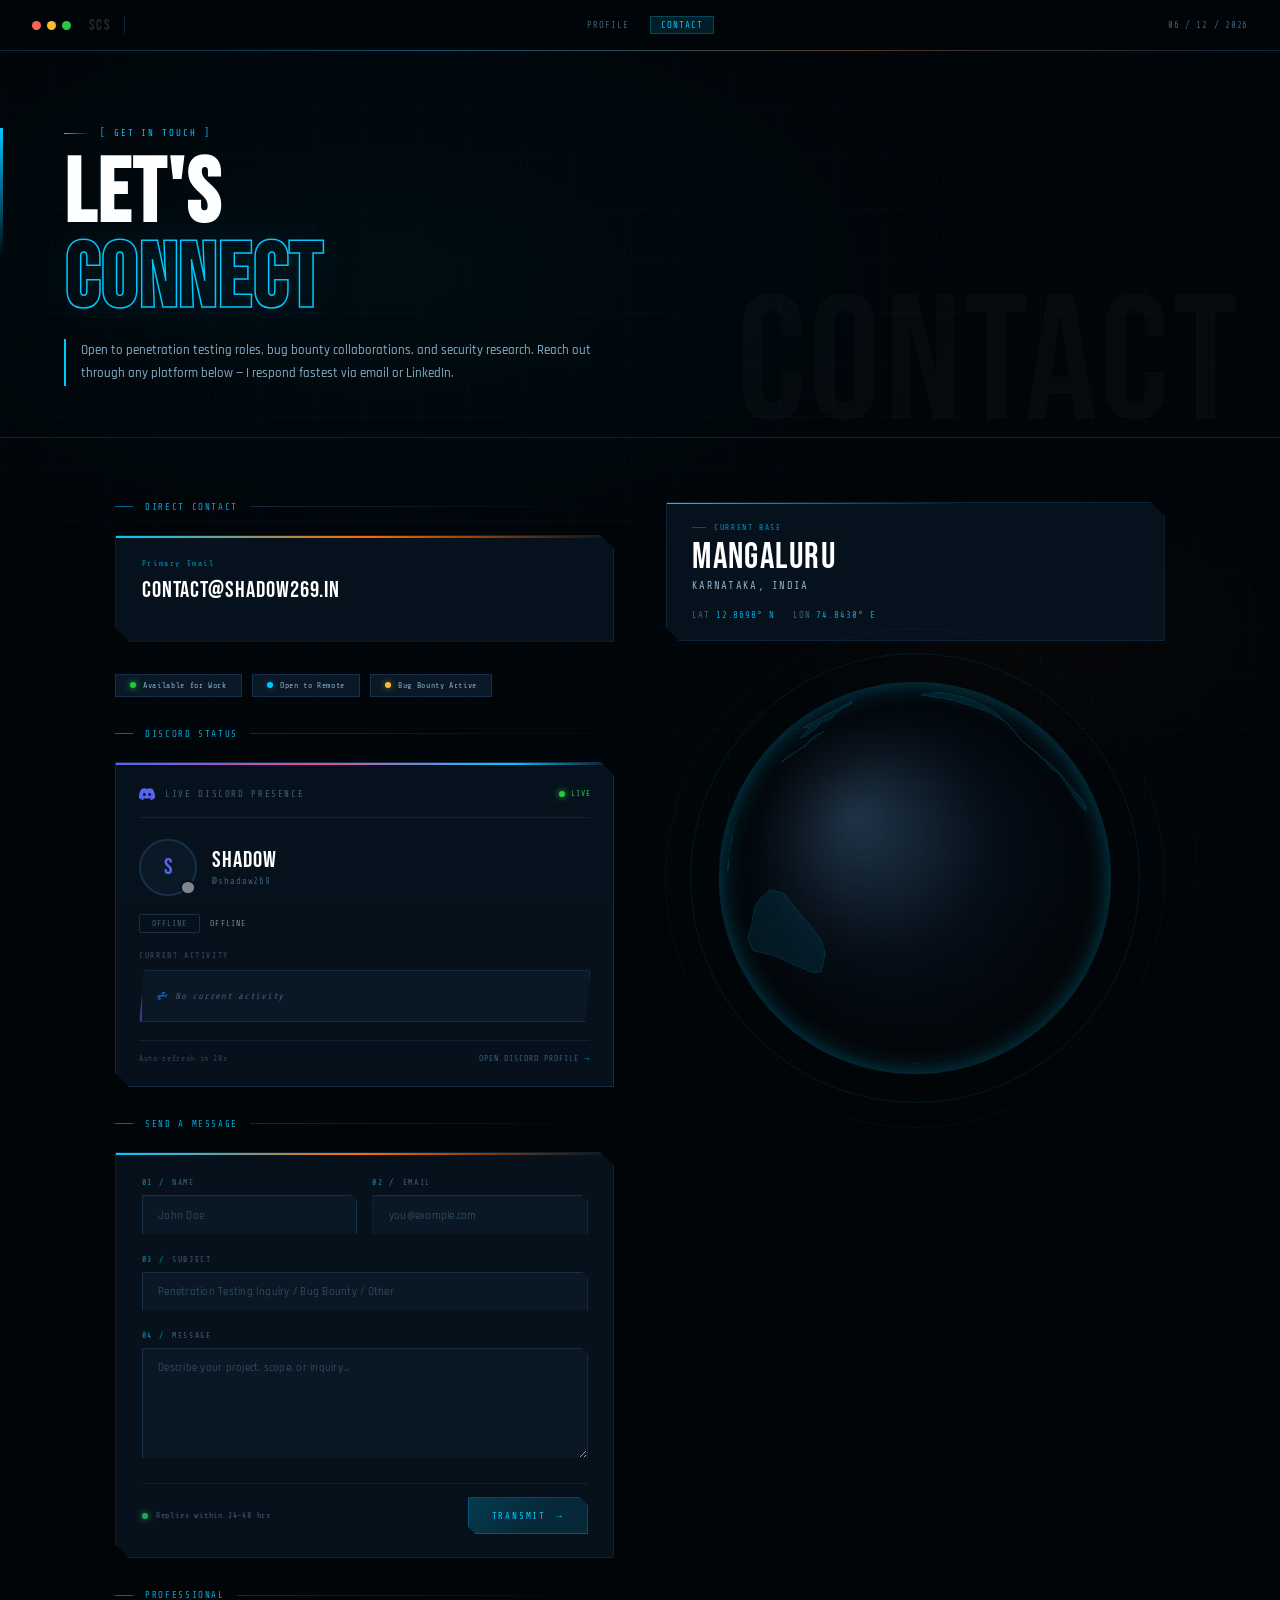
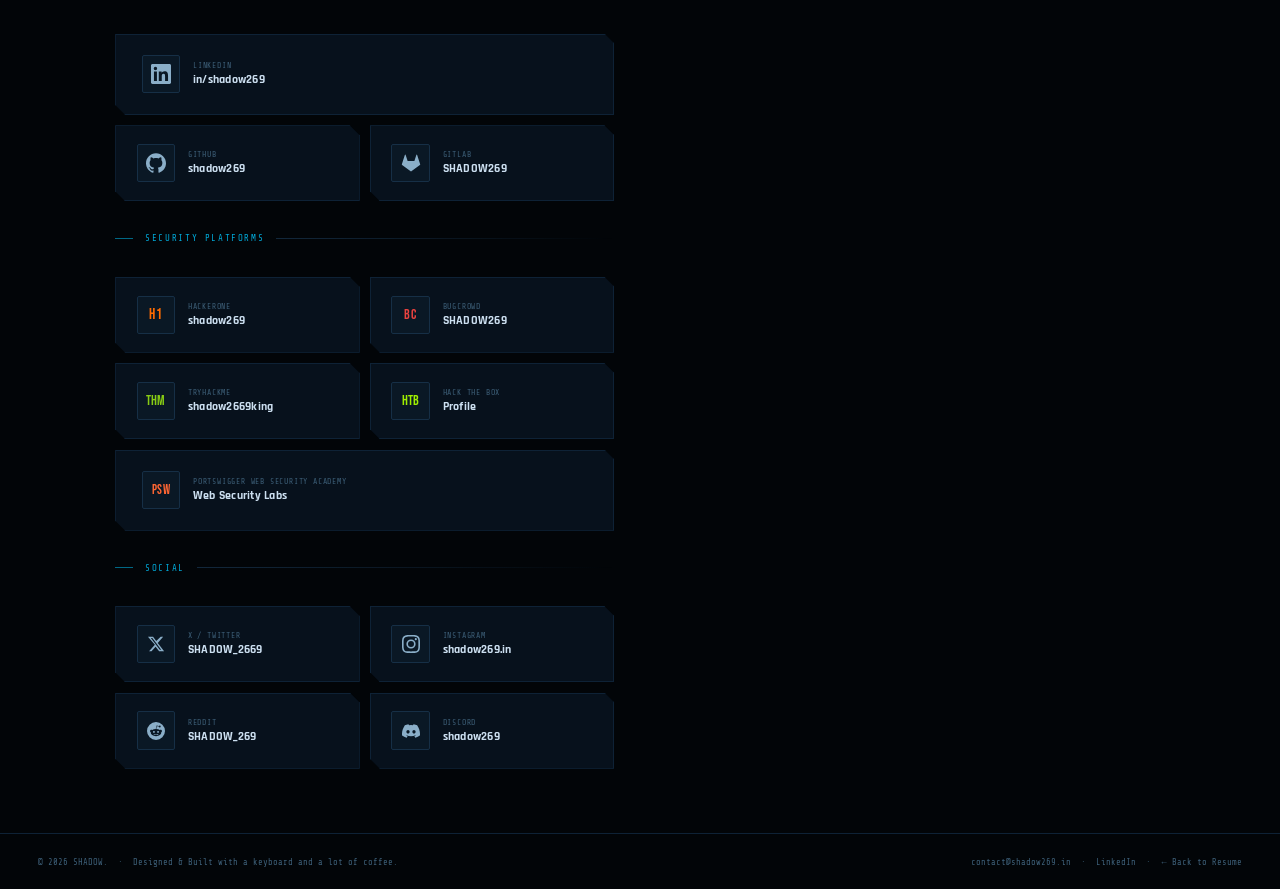
==== commit 4f703432: "CONTACT FORM" ====
--- a/contact/index.html
+++ b/contact/index.html
@@ -121,6 +121,112 @@
       </div>
     </div>
 
+    <!-- Contact Form -->
+    <div class="fade-up d2">
+      <div class="sec-label">Send a Message</div>
+      <div class="contact-form-card">
+        <div class="form-top-bar"></div>
+        <form
+          action="https://formsubmit.co/contact@shadow269.in"
+          method="POST"
+          class="contact-form"
+          id="contact-form"
+        >
+          <!-- Formsubmit.co config -->
+          <input type="hidden" name="_subject" value="New message from shadow269.in contact form">
+          <input type="hidden" name="_captcha" value="false">
+          <input type="hidden" name="_template" value="table">
+          <input type="hidden" name="_next" id="form-next-url" value="">
+          <input type="text" name="_honey" style="display:none" tabindex="-1" autocomplete="off">
+
+          <div class="form-row">
+            <div class="form-group">
+              <label class="form-label" for="cf-name">
+                <span class="form-label-prefix">01 /</span> NAME
+              </label>
+              <div class="form-input-wrap">
+                <input
+                  type="text"
+                  id="cf-name"
+                  name="name"
+                  class="form-input"
+                  placeholder="John Doe"
+                  required
+                  autocomplete="off"
+                >
+                <div class="form-input-border"></div>
+              </div>
+            </div>
+            <div class="form-group">
+              <label class="form-label" for="cf-email">
+                <span class="form-label-prefix">02 /</span> EMAIL
+              </label>
+              <div class="form-input-wrap">
+                <input
+                  type="email"
+                  id="cf-email"
+                  name="email"
+                  class="form-input"
+                  placeholder="you@example.com"
+                  required
+                  autocomplete="off"
+                >
+                <div class="form-input-border"></div>
+              </div>
+            </div>
+          </div>
+
+          <div class="form-group">
+            <label class="form-label" for="cf-subject">
+              <span class="form-label-prefix">03 /</span> SUBJECT
+            </label>
+            <div class="form-input-wrap">
+              <input
+                type="text"
+                id="cf-subject"
+                name="subject"
+                class="form-input"
+                placeholder="Penetration Testing Inquiry / Bug Bounty / Other"
+                required
+                autocomplete="off"
+              >
+              <div class="form-input-border"></div>
+            </div>
+          </div>
+
+          <div class="form-group">
+            <label class="form-label" for="cf-message">
+              <span class="form-label-prefix">04 /</span> MESSAGE
+            </label>
+            <div class="form-input-wrap">
+              <textarea
+                id="cf-message"
+                name="message"
+                class="form-input form-textarea"
+                placeholder="Describe your project, scope, or inquiry…"
+                rows="5"
+                required
+              ></textarea>
+              <div class="form-input-border"></div>
+            </div>
+          </div>
+
+          <div class="form-footer">
+            <div class="form-note">
+              <span class="form-note-dot"></span>
+              Replies within 24–48 hrs
+            </div>
+            <button type="submit" class="form-submit" id="form-submit-btn">
+              <span class="submit-label">TRANSMIT</span>
+              <span class="submit-arrow">→</span>
+              <div class="submit-glow"></div>
+            </button>
+          </div>
+
+        </form>
+      </div>
+    </div>
+
     <!-- Professional networks -->
     <div class="category-group fade-up d2">
       <div class="sec-label">Professional</div>
--- a/contact/contact.css
+++ b/contact/contact.css
@@ -540,6 +540,156 @@
 footer a:hover { color: var(--cyan); }
 
 /* ═══════════════════════════════════════════
+   CONTACT FORM CARD
+═══════════════════════════════════════════ */
+.contact-form-card {
+  background: var(--surface);
+  border: 1px solid var(--border);
+  position: relative; overflow: hidden;
+  clip-path: polygon(0 0, calc(100% - 14px) 0, 100% 14px, 100% 100%, 14px 100%, 0 calc(100% - 14px));
+}
+
+.form-top-bar {
+  height: 2px;
+  background: linear-gradient(90deg, var(--cyan), var(--orange) 50%, transparent);
+}
+
+.contact-form {
+  padding: clamp(18px,1.8vw,32px) clamp(20px,2vw,36px);
+  display: flex; flex-direction: column; gap: clamp(16px,1.6vw,26px);
+}
+
+.form-row {
+  display: grid;
+  grid-template-columns: 1fr 1fr;
+  gap: clamp(12px,1.2vw,20px);
+}
+@media (max-width: 600px) { .form-row { grid-template-columns: 1fr; } }
+
+.form-group { display: flex; flex-direction: column; gap: 8px; }
+
+.form-label {
+  font-family: var(--mono); font-size: clamp(8px,.62vw,11px);
+  color: var(--muted); letter-spacing: .2em; text-transform: uppercase;
+  display: flex; align-items: center; gap: 8px;
+}
+.form-label-prefix { color: var(--cyan); opacity: .7; }
+
+.form-input-wrap { position: relative; }
+
+.form-input {
+  width: 100%; background: var(--surface2);
+  border: 1px solid var(--border2); border-bottom: none;
+  color: var(--text); font-family: var(--body); font-size: clamp(12px,.95vw,16px);
+  font-weight: 500; padding: clamp(9px,.9vw,14px) clamp(12px,1.2vw,18px);
+  outline: none; transition: border-color .25s, background .25s;
+  clip-path: polygon(0 0, calc(100% - 6px) 0, 100% 6px, 100% 100%, 0 100%);
+  letter-spacing: .02em;
+  -webkit-appearance: none; appearance: none;
+}
+.form-input::placeholder { color: var(--muted); font-size: clamp(11px,.85vw,14px); opacity: .7; }
+.form-input:focus { background: rgba(0,200,255,0.03); border-color: rgba(0,200,255,0.25); }
+.form-input:focus + .form-input-border { width: 100%; }
+
+.form-textarea { resize: vertical; min-height: 110px; font-family: var(--body); }
+
+.form-input-border {
+  position: absolute; bottom: 0; left: 0;
+  height: 1px; width: 0%;
+  background: linear-gradient(90deg, var(--cyan), var(--orange) 70%, transparent);
+  transition: width .4s var(--ease);
+}
+
+/* Filled / valid state */
+.form-input:not(:placeholder-shown):valid {
+  border-color: rgba(0,200,255,0.18);
+}
+.form-input:not(:placeholder-shown):valid + .form-input-border {
+  width: 100%;
+  background: linear-gradient(90deg, #23a55a, var(--cyan) 70%, transparent);
+}
+
+.form-footer {
+  display: flex; align-items: center; justify-content: space-between;
+  gap: 12px; flex-wrap: wrap;
+  padding-top: clamp(10px,1vw,16px);
+  border-top: 1px solid var(--border);
+}
+
+.form-note {
+  display: flex; align-items: center; gap: 8px;
+  font-family: var(--mono); font-size: clamp(8px,.62vw,12px);
+  color: var(--muted); letter-spacing: .1em;
+}
+.form-note-dot {
+  width: 6px; height: 6px; border-radius: 50%;
+  background: #23a55a; box-shadow: 0 0 6px #23a55a;
+  animation: blip 2s ease infinite;
+  flex-shrink: 0;
+}
+
+.form-submit {
+  position: relative; overflow: hidden;
+  display: inline-flex; align-items: center; gap: 10px;
+  background: var(--cyan-dim); border: 1px solid rgba(0,200,255,0.3);
+  color: var(--cyan); font-family: var(--mono);
+  font-size: clamp(9px,.7vw,13px); letter-spacing: .2em; text-transform: uppercase;
+  padding: clamp(9px,.9vw,14px) clamp(18px,1.8vw,30px);
+  cursor: pointer; transition: all .3s var(--ease);
+  clip-path: polygon(0 0, calc(100% - 8px) 0, 100% 8px, 100% 100%, 8px 100%, 0 calc(100% - 8px));
+}
+.form-submit:hover {
+  background: rgba(0,200,255,0.18);
+  border-color: var(--cyan);
+  box-shadow: 0 0 20px var(--cyan-glow);
+}
+.form-submit:hover .submit-arrow { transform: translateX(4px); }
+.form-submit:active { transform: scale(0.97); }
+
+.submit-label { position: relative; z-index: 1; }
+.submit-arrow {
+  position: relative; z-index: 1;
+  transition: transform .3s var(--ease); font-size: 1.1em;
+}
+.submit-glow {
+  position: absolute; inset: 0;
+  background: linear-gradient(135deg, rgba(0,200,255,0.12) 0%, transparent 60%);
+  pointer-events: none;
+}
+
+/* Sending / sent states */
+.form-submit.sending { opacity: .6; pointer-events: none; }
+.form-submit.sent {
+  background: rgba(35,165,90,0.12);
+  border-color: rgba(35,165,90,.4);
+  color: #23a55a;
+}
+
+/* Success screen */
+.form-success {
+  padding: clamp(40px,5vw,72px) clamp(20px,2vw,36px);
+  display: flex; flex-direction: column; align-items: center;
+  gap: clamp(10px,1vw,16px); text-align: center;
+}
+.form-success-icon {
+  width: clamp(48px,5vw,72px); height: clamp(48px,5vw,72px);
+  border-radius: 50%; border: 2px solid #23a55a;
+  background: rgba(35,165,90,0.08);
+  display: flex; align-items: center; justify-content: center;
+  font-size: clamp(20px,2vw,30px); color: #23a55a;
+  box-shadow: 0 0 24px rgba(35,165,90,0.25);
+  animation: fadeUp .5s var(--ease) forwards;
+}
+.form-success-title {
+  font-family: var(--display); font-size: clamp(20px,2vw,34px);
+  color: #fff; letter-spacing: .08em;
+}
+.form-success-sub {
+  font-family: var(--mono); font-size: clamp(9px,.72vw,13px);
+  color: var(--muted); letter-spacing: .1em;
+}
+
+/* ═══════════════════════════════════════════
    FADE-UP ANIMATION
 ═══════════════════════════════════════════ */
 .fade-up { opacity: 0; transform: translateY(20px); }
